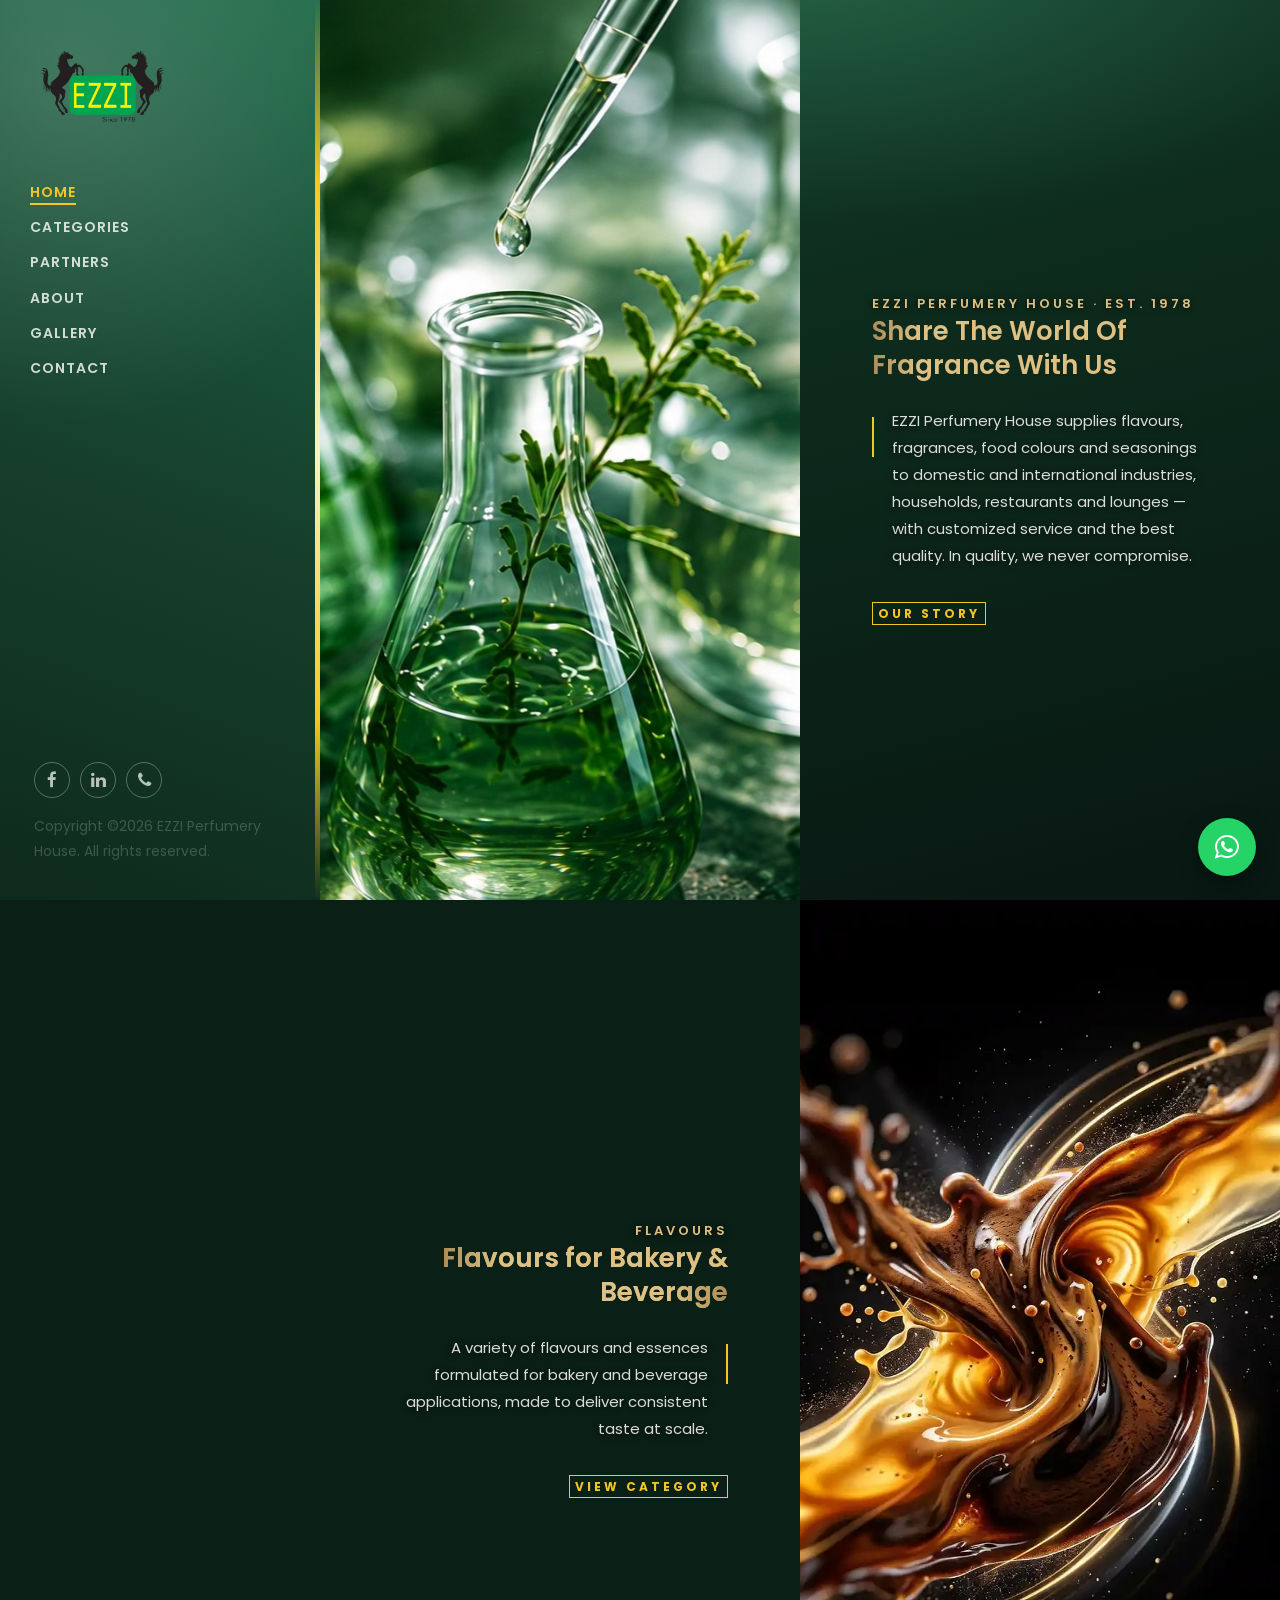
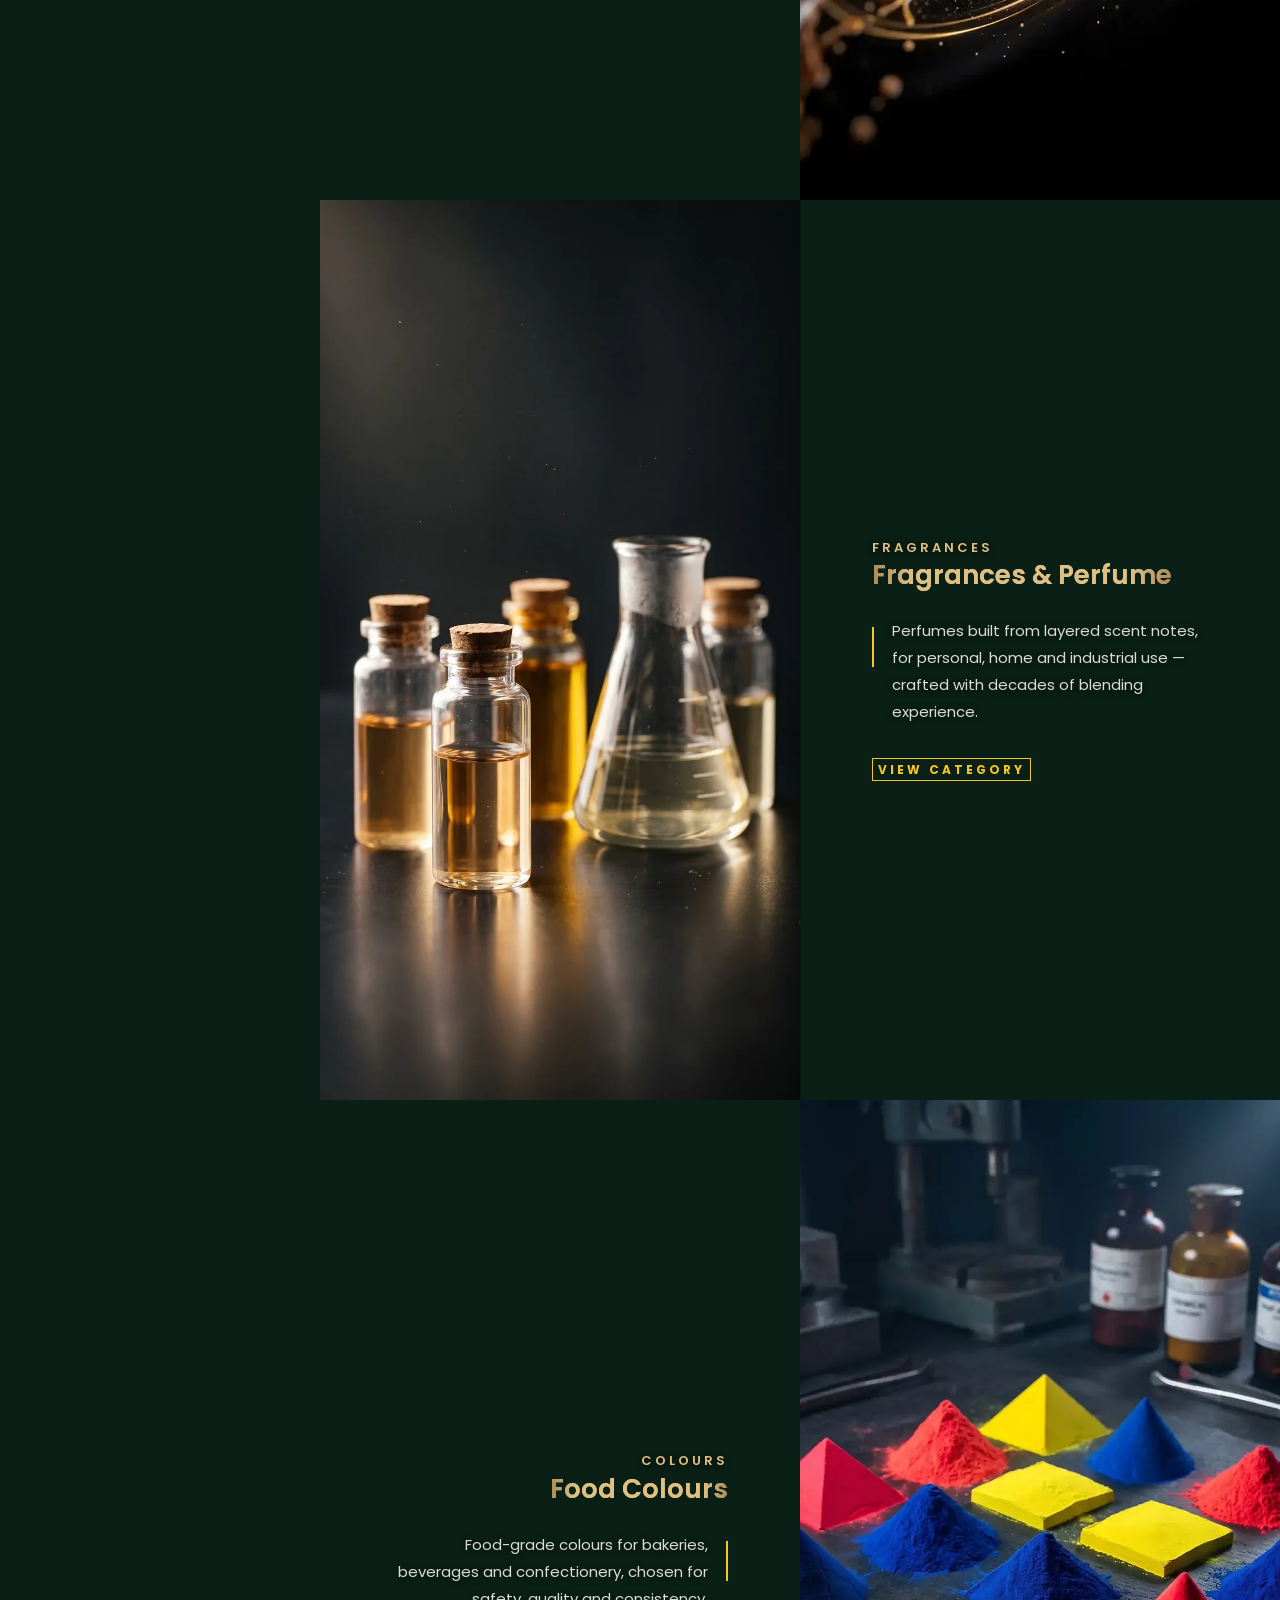
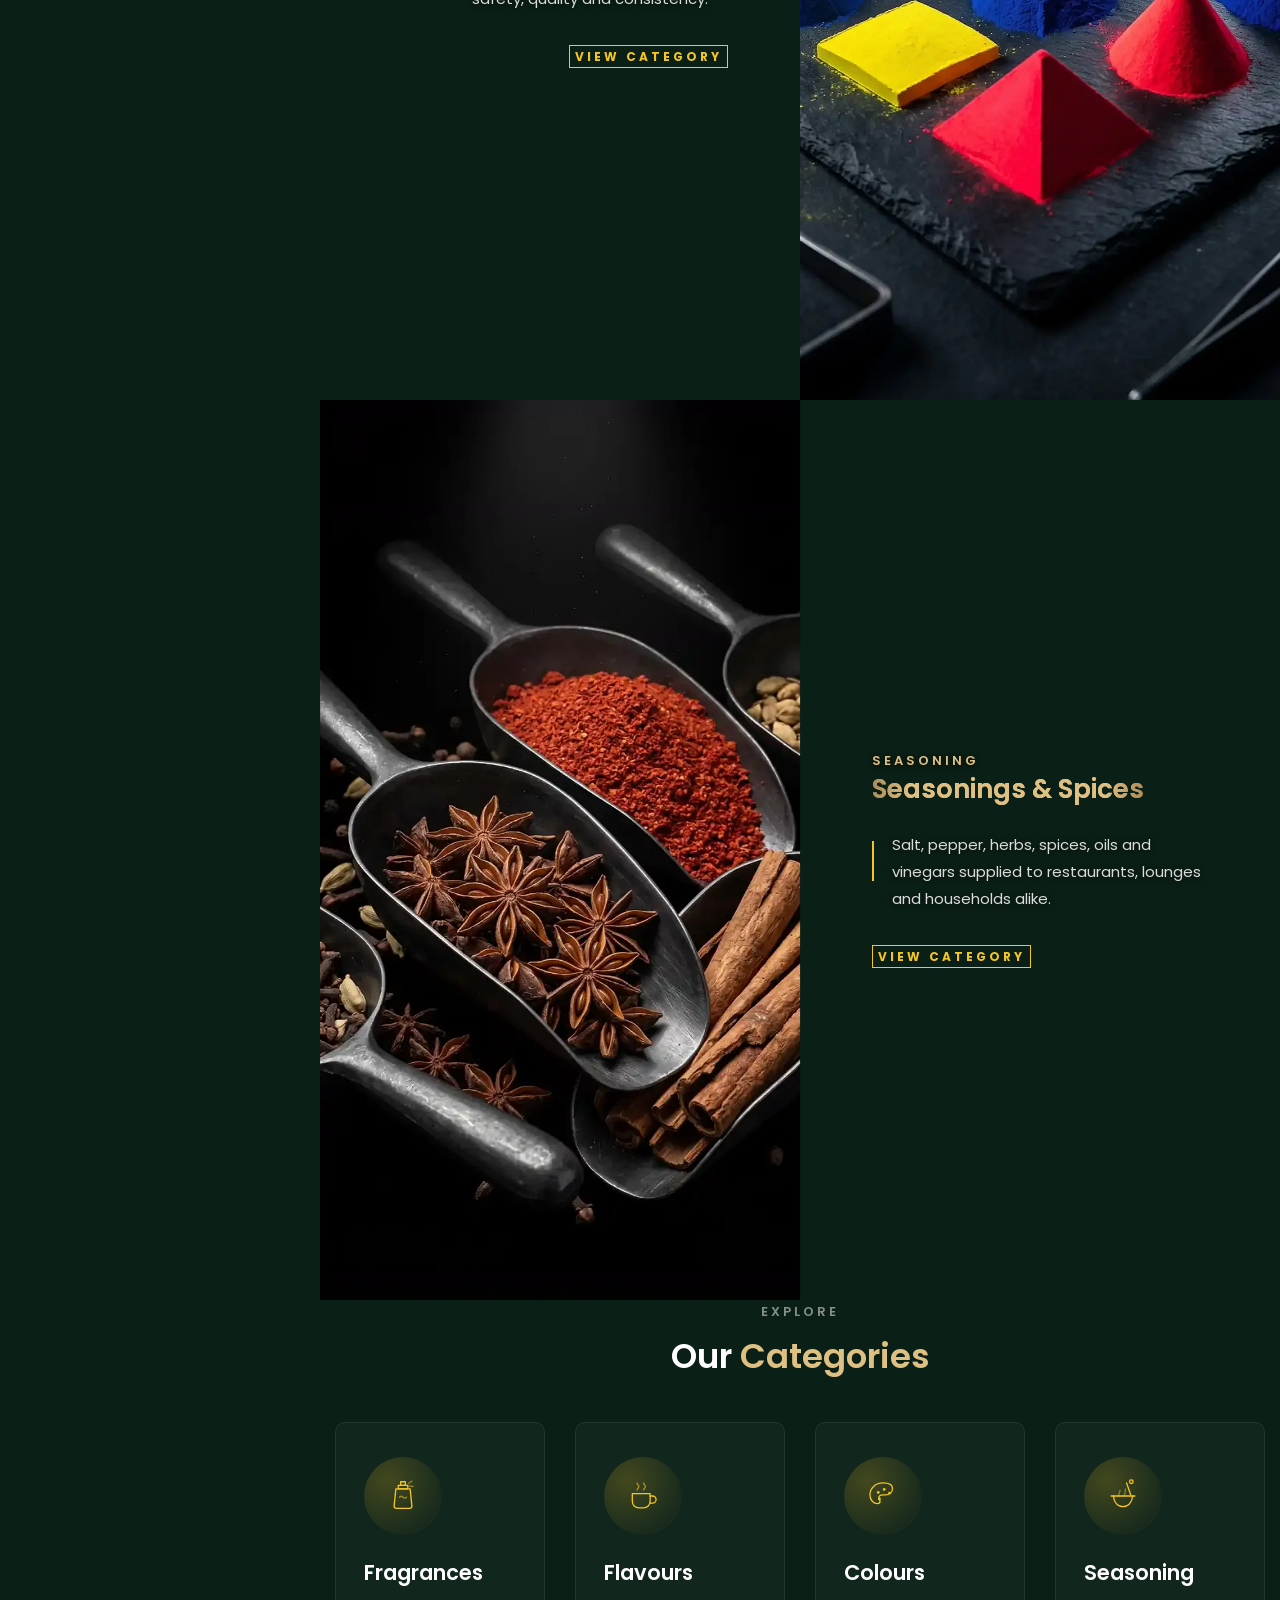
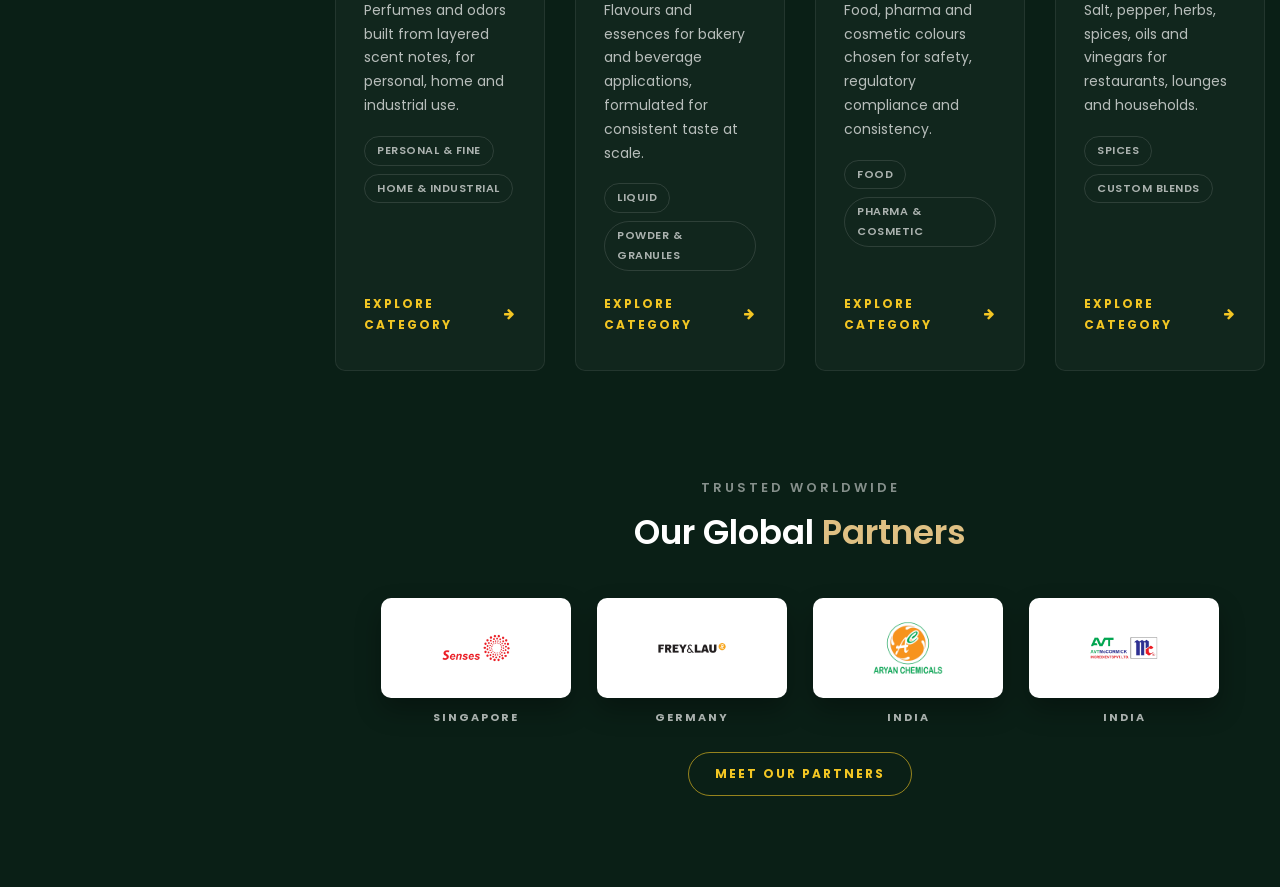
==== index.html @ 7bc72cff "Initial commit: EZZI Perfumery House website Static site (Mostudio template base) with EZZI branding" ====
<!DOCTYPE html>
<html lang="en">
<head>
	<title>EZZI Perfumery House &mdash; Flavours, Fragrances, Colours &amp; Seasoning</title>
	<meta charset="utf-8">
	<meta name="description" content="EZZI Perfumery House &mdash; supplier of flavours, fragrances, food colours and seasonings since 1978. Based in Dhaka, Bangladesh.">
	<meta name="viewport" content="width=device-width, initial-scale=1, shrink-to-fit=no">
	<link rel="icon" href="images/1472113510.ico" type="image/x-icon">

	<link href="https://fonts.googleapis.com/css?family=Poppins:300,400,500,600,700" rel="stylesheet">
	<link href="https://fonts.googleapis.com/css?family=Abril+Fatface&display=swap" rel="stylesheet">
	<link rel="stylesheet" href="https://stackpath.bootstrapcdn.com/font-awesome/4.7.0/css/font-awesome.min.css">

	<link rel="stylesheet" href="css/animate.css?v=20260806">

	<link rel="stylesheet" href="css/owl.carousel.min.css?v=20260806">
	<link rel="stylesheet" href="css/owl.theme.default.min.css?v=20260806">
	<link rel="stylesheet" href="css/magnific-popup.css?v=20260806">


	<link rel="stylesheet" href="css/flaticon.css?v=20260806">
	<link rel="stylesheet" href="css/style.css?v=20260806">
	<link rel="stylesheet" href="css/custom.css?v=20260806">
</head>
<body>

	<div id="colorlib-page">
		<a href="#" class="js-colorlib-nav-toggle colorlib-nav-toggle"><i></i></a>
		<div class="ezzi-mobile-topbar">
			<a href="/"><img src="images/ezzi/ezzi-logo.png" alt="EZZI Perfumery House"></a>
		</div>
		<aside id="colorlib-aside" role="complementary" class="js-fullheight">

			<h1 id="colorlib-logo" class="mb-4 mb-md-5"><a href="/"><img src="images/ezzi/ezzi-logo.png" alt="EZZI Perfumery House"></a></h1>
			<nav id="colorlib-main-menu" role="navigation">
				<ul>
					<li class="colorlib-active"><a href="/">Home</a></li>
					<li><a href="categories.html">Categories</a></li>
					<li><a href="partners.html">Partners</a></li>
					<li><a href="about.html">About</a></li>
					<li><a href="gallery.html">Gallery</a></li>
					<li><a href="contact.html">Contact</a></li>
				</ul>
			</nav>

			<div class="colorlib-footer">
				<div class="ezzi-social mb-3">
					<a href="https://www.facebook.com/EZZI-Flavours-Fragrances-419183892177418" target="_blank" rel="noopener"><span class="fa fa-facebook"></span></a>
					<a href="#" target="_blank" rel="noopener" aria-label="LinkedIn"><span class="fa fa-linkedin"></span></a>
					<a href="tel:+8801713008394" aria-label="Call EZZI Perfumery House"><span class="fa fa-phone"></span></a>
				</div>
				<p class="pfooter">
					Copyright &copy;<script>document.write(new Date().getFullYear());</script> EZZI Perfumery House. All rights reserved.</p>
				</div>
			</aside> <!-- END COLORLIB-ASIDE -->
			<div id="colorlib-main">
				<section class="ftco-section ftco-no-pt ftco-no-pb">
					<div class="container-fluid px-0">

						<div class="row d-flex no-gutters">
							<div class="col-md-12 portfolio-wrap">
								<div class="row no-gutters align-items-center">
									<div class="col-md-6 img js-fullheight d-flex align-items-center justify-content-center" style="background-image: url(images/ezzi/ezzi-hero.jpeg);"></div>
									<div class="col-md-6">
										<div class="text pt-5 pl-0 px-lg-5 pl-md-4 ftco-animate">
											<div class="px-4 px-lg-4">
												<div class="desc">
													<div class="top">
														<span class="subheading">EZZI Perfumery House &middot; Est. 1978</span>
														<h2 class="mb-4">Share The World Of Fragrance With Us</h2>
													</div>
													<div class="absolute">
														<p>EZZI Perfumery House supplies flavours, fragrances, food colours and seasonings to domestic and international industries, households, restaurants and lounges &mdash; with customized service and the best quality. In quality, we never compromise.</p>
													</div>
													<p><a href="about.html" class="custom-btn">Our Story</a></p>
												</div>
											</div>
										</div>
									</div>
								</div>
							</div>

							<div class="col-md-12 portfolio-wrap">
								<div class="row no-gutters align-items-center">
									<div class="col-md-6 order-md-last img js-fullheight d-flex align-items-center justify-content-center" style="background-image: url(images/ezzi/flavours.webp);"></div>
									<div class="col-md-6">
										<div class="text pt-5 px-md-5 ftco-animate">
											<div class="px-4 px-lg-4">
												<div class="desc text-md-right">
													<div class="top">
														<span class="subheading">Flavours</span>
														<h2 class="mb-4"><a href="flavours.html">Flavours for Bakery &amp; Beverage</a></h2>
													</div>
													<div class="absolute">
														<p>A variety of flavours and essences formulated for bakery and beverage applications, made to deliver consistent taste at scale.</p>
													</div>
													<p><a href="flavours.html" class="custom-btn">View Category</a></p>
												</div>
											</div>
										</div>
									</div>
								</div>
							</div>

							<div class="col-md-12 portfolio-wrap">
								<div class="row no-gutters align-items-center">
									<div class="col-md-6 img js-fullheight d-flex align-items-center justify-content-center" style="background-image: url(images/ezzi/aromatic-chemicals.webp);"></div>
									<div class="col-md-6">
										<div class="text pt-5 pl-0 px-lg-5 pl-md-4 ftco-animate">
											<div class="px-4 px-lg-4">
												<div class="desc">
													<div class="top">
														<span class="subheading">Fragrances</span>
														<h2 class="mb-4"><a href="fragrances.html">Fragrances &amp; Perfume</a></h2>
													</div>
													<div class="absolute">
														<p>Perfumes built from layered scent notes, for personal, home and industrial use &mdash; crafted with decades of blending experience.</p>
													</div>
													<p><a href="fragrances.html" class="custom-btn">View Category</a></p>
												</div>
											</div>
										</div>
									</div>
								</div>
							</div>

							<div class="col-md-12 portfolio-wrap">
								<div class="row no-gutters align-items-center">
									<div class="col-md-6 order-md-last img js-fullheight d-flex align-items-center justify-content-center" style="background-image: url(images/ezzi/colours.webp);"></div>
									<div class="col-md-6">
										<div class="text pt-5 px-md-5 ftco-animate">
											<div class="px-4 px-lg-4">
												<div class="desc text-md-right">
													<div class="top">
														<span class="subheading">Colours</span>
														<h2 class="mb-4"><a href="colours.html">Food Colours</a></h2>
													</div>
													<div class="absolute">
														<p>Food-grade colours for bakeries, beverages and confectionery, chosen for safety, quality and consistency.</p>
													</div>
													<p><a href="colours.html" class="custom-btn">View Category</a></p>
												</div>
											</div>
										</div>
									</div>
								</div>
							</div>

							<div class="col-md-12 portfolio-wrap">
								<div class="row no-gutters align-items-center">
									<div class="col-md-6 img js-fullheight d-flex align-items-center justify-content-center" style="background-image: url(images/ezzi/seasoning.webp);"></div>
									<div class="col-md-6">
										<div class="text pt-5 pl-0 px-lg-5 pl-md-4 ftco-animate">
											<div class="px-4 px-lg-4">
												<div class="desc">
													<div class="top">
														<span class="subheading">Seasoning</span>
														<h2 class="mb-4"><a href="seasoning.html">Seasonings &amp; Spices</a></h2>
													</div>
													<div class="absolute">
														<p>Salt, pepper, herbs, spices, oils and vinegars supplied to restaurants, lounges and households alike.</p>
													</div>
													<p><a href="seasoning.html" class="custom-btn">View Category</a></p>
												</div>
											</div>
										</div>
									</div>
								</div>
							</div>

						</div>
					</div>
				</section>

				<section class="ftco-section ftco-no-pt">
					<div class="container">
						<div class="row justify-content-center">
							<div class="col-md-9 ezzi-section-heading ftco-animate">
								<span class="subheading">Explore</span>
								<h2 class="mb-0">Our <span>Categories</span></h2>
							</div>
						</div>
					</div>
					<div class="container">
						<div class="ezzi-cat-grid">

							<div class="ezzi-cat-col ftco-animate">
								<a class="ezzi-cat-card" href="fragrances.html">
									<div class="ezzi-icon-wrap">
										<svg class="ezzi-icon" viewBox="0 0 64 64" fill="none" stroke="currentColor" stroke-width="2.2" stroke-linecap="round" stroke-linejoin="round" aria-hidden="true">
											<path d="M28 8h8v6h-8z"/>
											<path d="M24 14h16v6H24z"/>
											<path d="M20 20h24l3 29a4 4 0 0 1-4 4H21a4 4 0 0 1-4-4l3-29z"/>
											<path d="M26 34c2-2 4-2 6 0s4 2 6 0" opacity="0.6"/>
											<path d="M41 11l6-4M42 15l7 1" opacity="0.5"/>
										</svg>
									</div>
									<h3>Fragrances</h3>
									<p>Perfumes and odors built from layered scent notes, for personal, home and industrial use.</p>
									<div class="ezzi-chip-row">
										<span class="ezzi-chip">Personal &amp; Fine</span>
										<span class="ezzi-chip">Home &amp; Industrial</span>
									</div>
									<span class="ezzi-cat-link">Explore Category <i class="fa fa-arrow-right"></i></span>
								</a>
							</div>

							<div class="ezzi-cat-col ftco-animate">
								<a class="ezzi-cat-card" href="flavours.html">
									<div class="ezzi-icon-wrap">
										<svg class="ezzi-icon" viewBox="0 0 64 64" fill="none" stroke="currentColor" stroke-width="2.2" stroke-linecap="round" stroke-linejoin="round" aria-hidden="true">
											<path d="M14 28h30v13a11 11 0 0 1-11 11H25a11 11 0 0 1-11-11V28z"/>
											<path d="M44 32h4a6 6 0 0 1 0 12h-4"/>
											<path d="M22 22c0-3 3-3 3-6s-3-3-3-6" opacity="0.6"/>
											<path d="M33 22c0-3 3-3 3-6s-3-3-3-6" opacity="0.6"/>
										</svg>
									</div>
									<h3>Flavours</h3>
									<p>Flavours and essences for bakery and beverage applications, formulated for consistent taste at scale.</p>
									<div class="ezzi-chip-row">
										<span class="ezzi-chip">Liquid</span>
										<span class="ezzi-chip">Powder &amp; Granules</span>
									</div>
									<span class="ezzi-cat-link">Explore Category <i class="fa fa-arrow-right"></i></span>
								</a>
							</div>

							<div class="ezzi-cat-col ftco-animate">
								<a class="ezzi-cat-card" href="colours.html">
									<div class="ezzi-icon-wrap">
										<svg class="ezzi-icon" viewBox="0 0 64 64" fill="none" stroke="currentColor" stroke-width="2.2" stroke-linecap="round" stroke-linejoin="round" aria-hidden="true">
											<path d="M32 10c-13 0-22 9-22 20 0 9 6 15 13 15 3 0 4-2 4-4s-2-3-2-6 3-5 7-5h5c7 0 11-5 11-11 0-8-8-9-16-9z"/>
											<circle cx="24" cy="26" r="2.3" fill="currentColor" stroke="none"/>
											<circle cx="34" cy="21" r="2.3" fill="currentColor" stroke="none"/>
											<circle cx="43" cy="27" r="2.3" fill="currentColor" stroke="none"/>
											<circle cx="26" cy="37" r="2.3" fill="currentColor" stroke="none"/>
										</svg>
									</div>
									<h3>Colours</h3>
									<p>Food, pharma and cosmetic colours chosen for safety, regulatory compliance and consistency.</p>
									<div class="ezzi-chip-row">
										<span class="ezzi-chip">Food</span>
										<span class="ezzi-chip">Pharma &amp; Cosmetic</span>
									</div>
									<span class="ezzi-cat-link">Explore Category <i class="fa fa-arrow-right"></i></span>
								</a>
							</div>

							<div class="ezzi-cat-col ftco-animate">
								<a class="ezzi-cat-card" href="seasoning.html">
									<div class="ezzi-icon-wrap">
										<svg class="ezzi-icon" viewBox="0 0 64 64" fill="none" stroke="currentColor" stroke-width="2.2" stroke-linecap="round" stroke-linejoin="round" aria-hidden="true">
											<path d="M16 32c0 10 7.2 18 16 18s16-8 16-18"/>
											<path d="M12 32h40"/>
											<path d="M38 10l7 20"/>
											<circle cx="46" cy="8" r="3"/>
											<path d="M24 32c1-4 3-6 3-10" opacity="0.5"/>
											<path d="M34 32c1-5 3-7 2-12" opacity="0.5"/>
										</svg>
									</div>
									<h3>Seasoning</h3>
									<p>Salt, pepper, herbs, spices, oils and vinegars for restaurants, lounges and households.</p>
									<div class="ezzi-chip-row">
										<span class="ezzi-chip">Spices</span>
										<span class="ezzi-chip">Custom Blends</span>
									</div>
									<span class="ezzi-cat-link">Explore Category <i class="fa fa-arrow-right"></i></span>
								</a>
							</div>

						</div>
					</div>
				</section>

				<section class="ftco-section ftco-no-pt">
					<div class="container">
						<div class="row justify-content-center">
							<div class="col-md-9 ezzi-section-heading ftco-animate">
								<span class="subheading">Trusted Worldwide</span>
								<h2 class="mb-0">Our Global <span>Partners</span></h2>
							</div>
						</div>
						<div class="row justify-content-center">
							<div class="col-12 text-center ftco-animate">
								<div class="ezzi-partner-strip">
									<div class="ezzi-partner-item">
										<a href="partners.html#senses" class="ezzi-partner-badge"><img src="images/ezzi/senses-logo.png" alt="SENSES"></a>
										<span class="ezzi-partner-country">Singapore</span>
									</div>
									<div class="ezzi-partner-item">
										<a href="partners.html#freylau" class="ezzi-partner-badge"><img src="images/ezzi/freylau-logo.png" alt="FREY &amp; LAU"></a>
										<span class="ezzi-partner-country">Germany</span>
									</div>
									<div class="ezzi-partner-item">
										<a href="partners.html#aryan" class="ezzi-partner-badge"><img src="images/ezzi/aryan-logo.png" alt="Aryan Chemicals"></a>
										<span class="ezzi-partner-country">India</span>
									</div>
									<div class="ezzi-partner-item">
										<a href="partners.html#avt" class="ezzi-partner-badge"><img src="images/ezzi/avt-logo.png" alt="AVT McCormick"></a>
										<span class="ezzi-partner-country">India</span>
									</div>
								</div>
								<p class="mt-4"><a href="partners.html" class="ezzi-pill-btn">Meet Our Partners</a></p>
							</div>
						</div>
					</div>
				</section>
			</div><!-- END COLORLIB-MAIN -->
		</div><!-- END COLORLIB-PAGE -->

		<!-- loader -->
		<div id="ftco-loader" class="show fullscreen"><svg class="circular" width="48px" height="48px"><circle class="path-bg" cx="24" cy="24" r="22" fill="none" stroke-width="4" stroke="#eeeeee"/><circle class="path" cx="24" cy="24" r="22" fill="none" stroke-width="4" stroke-miterlimit="10" stroke="#F96D00"/></svg></div>

		<!-- Floating WhatsApp chat widget -->
		<div class="ezzi-whatsapp" id="ezziWhatsapp">
			<div class="ezzi-whatsapp-panel">
				<div class="ezzi-whatsapp-header">
					<span class="fa fa-whatsapp" aria-hidden="true"></span>
					<span class="ezzi-whatsapp-header-title">Let&rsquo;s chat on WhatsApp</span>
					<button type="button" class="ezzi-whatsapp-close" id="ezziWhatsappClose" aria-label="Close chat">&#9660;</button>
				</div>
				<div class="ezzi-whatsapp-body">
					<div class="ezzi-whatsapp-bubble">
						<span class="ezzi-whatsapp-bubble-name">EZZI Perfumery House</span>
						<p>How can I help you? :)</p>
					</div>
				</div>
				<form class="ezzi-whatsapp-input" id="ezziWhatsappForm">
					<input type="text" id="ezziWhatsappText" placeholder="Write your message..." autocomplete="off">
					<button type="submit" aria-label="Send on WhatsApp"><span class="fa fa-paper-plane" aria-hidden="true"></span></button>
				</form>
			</div>
			<button type="button" class="ezzi-whatsapp-toggle" id="ezziWhatsappToggle" aria-label="Chat on WhatsApp">
				<span class="fa fa-whatsapp" aria-hidden="true"></span>
			</button>
		</div>


		<script src="js/jquery.min.js?v=20260806"></script>
		<script src="js/jquery-migrate-3.0.1.min.js?v=20260806"></script>
		<script src="js/popper.min.js?v=20260806"></script>
		<script src="js/bootstrap.min.js?v=20260806"></script>
		<script src="js/jquery.easing.1.3.js?v=20260806"></script>
		<script src="js/jquery.waypoints.min.js?v=20260806"></script>
		<script src="js/jquery.stellar.min.js?v=20260806"></script>
		<script src="js/owl.carousel.min.js?v=20260806"></script>
		<script src="js/jquery.magnific-popup.min.js?v=20260806"></script>
		<script src="js/jquery.animateNumber.min.js?v=20260806"></script>
		<script src="js/scrollax.min.js?v=20260806"></script>
		<script src="js/main.js?v=20260806"></script>
		<script src="js/ezzi-whatsapp.js?v=20260806"></script>

	</body>
	</html>
---- css/custom.css ----
/* EZZI Perfumery House — overrides on top of the Mostudio template.
   Kept separate from style.css so the template's own file is untouched. */

/* Brand background — a lit emerald gradient (main content) paired with a
   lighter emerald sidebar, replacing the flat near-black of the original
   template so the approved dark-horse logo has a surface it reads against. */
body {
	background-color: #0a1f16 !important;
	background-image:
		radial-gradient(ellipse 80% 50% at 62% -5%, rgba(58, 148, 105, 0.45), transparent 60%),
		radial-gradient(ellipse 60% 40% at 8% 100%, rgba(31, 107, 73, 0.28), transparent 60%),
		linear-gradient(165deg, #16412c 0%, #0d2b1d 45%, #081712 100%) !important;
	background-attachment: fixed;
}
#colorlib-aside {
	background-color: #163f2b !important;
	background-image:
		radial-gradient(circle at 22% 9%, rgba(255, 255, 255, 0.16), transparent 40%),
		linear-gradient(200deg, #1f6b49 0%, #163f2b 55%, #0e2a1c 100%) !important;
}
/* Thick gold border strip along the sidebar's right edge. Drawn directly
   instead of relying on the template's aside.png background layer, which
   the mobile media query's `background` shorthand (and the off-canvas
   open-state rule) kept clobbering via the cascade. A pseudo-element side-
   steps that fight entirely. */
#colorlib-aside::after {
	content: '';
	position: absolute;
	top: 0;
	right: 0;
	bottom: 0;
	width: 5px;
	background: linear-gradient(180deg, rgba(243, 198, 35, 0) 0%, #f3c623 20%, #fdf1c4 50%, #f3c623 80%, rgba(243, 198, 35, 0) 100%);
	z-index: 2;
}
#ftco-loader.fullscreen {
	background-color: #0d2b1d !important;
}

/* Golden gradient display text — a muted antique-gold tone. Kept to a
   narrow range (rather than the wide light-to-dark span tried earlier):
   on a wrapped two/three-line headline, `background-clip: text` samples
   the gradient per the *whole element's* box height, so a wide top-to-
   bottom spread made each line read as a visibly different flat colour
   instead of one subtle gradient. Narrowing it keeps every line close to
   the same bronze-gold shade.
   Font switched from the template's decorative "Abril Fatface" to Poppins
   Bold — the simple, chunky sans used on the brand logo lockup — per the
   approved reference. */
.portfolio-wrap .text .desc .top h2,
.portfolio-wrap .text .desc .top h2 a,
.portfolio-wrap-2 .text .desc .top h2,
.portfolio-wrap-2 .text .desc .top h2 a,
.ftco-about .text h2,
.ftco-about .text h2 span,
.single h1 {
	background: linear-gradient(90deg, #ab8b57 0%, #dfc083 14%, #dfc083 86%, #ab8b57 100%);
	-webkit-background-clip: text;
	background-clip: text;
	-webkit-text-fill-color: transparent;
	color: #dfc083;
	font-family: "Poppins", Arial, sans-serif;
	font-weight: 600;
}

/* Between the phone breakpoint (which already gets its own 7.4vw rule) and
   ~1300px, the two-column hero still runs side-by-side but each column is
   narrow enough (sidebar eating a fixed share of the width) that the fixed
   40px desktop size wraps "Share The World Of Fragrance With Us" onto four
   cramped lines instead of two. Step it down for that in-between range. */
@media (min-width: 768px) and (max-width: 1300px) {
	.portfolio-wrap .text .desc .top h2,
	.portfolio-wrap-2 .text .desc .top h2,
	.ftco-about .text h2 {
		font-size: 26px;
	}
}

/* About-page hero: a transparent-background badge PNG standing in for the
   template's usual full-bleed photo. The shared `.img` class defaults to
   `background-size: cover`, which would crop the circular badge to fit the
   panel; `contain` on a solid dark backdrop shows the whole seal instead. */
.ftco-about .img {
	background-size: 55%;
	background-color: #0c1710;
}

/* Body copy left at the template's default #666 grey (a light-theme
   holdover) reads as a barely-visible smudge on our dark background.
   Bump it to near-white wherever it appears outside the components that
   already set their own colour. */
.portfolio-wrap .text .desc .absolute p,
.portfolio-wrap-2 .text .desc .absolute p,
.ftco-about .text p {
	color: rgba(255, 255, 255, 0.85);
	text-shadow: 0 1px 6px rgba(0, 0, 0, 0.7);
}

/* Subheading kickers (e.g. "EZZI PERFUMERY HOUSE · EST. 1978") — the
   template renders these at 20% white opacity, which is basically
   invisible against a dark background; the reference shows a crisp gold
   label instead. */
.portfolio-wrap .text .subheading,
.portfolio-wrap-2 .text .subheading,
.ftco-about .text .subheading {
	color: #dfc083 !important;
	text-shadow: 0 1px 6px rgba(0, 0, 0, 0.8);
}

/* Real logo image in place of the template's text-clipped logo effect. */
#colorlib-aside #colorlib-logo a {
	background-image: none !important;
	-webkit-text-fill-color: initial !important;
	color: transparent;
	display: block;
}
#colorlib-aside #colorlib-logo img {
	max-width: 145px;
	width: 100%;
	height: auto;
	display: block;
}

/* Mobile-only top bar: the sidebar is off-canvas (translated out of view)
   below the 991.98px breakpoint, so without this the phone view shows no
   branding at all until the hamburger is tapped — just an empty toggle
   icon over whatever hero photo is loading. Give phones a persistent,
   centered logo instead, and hide the (now redundant) one inside the
   off-canvas sidebar. */
.ezzi-mobile-topbar {
	display: none;
}
@media (max-width: 991.98px) {
	.ezzi-mobile-topbar {
		display: flex;
		align-items: center;
		justify-content: center;
		position: sticky;
		top: 0;
		z-index: 1000;
		padding: 14px 0;
		pointer-events: none;
	}
	/* The logo's horses and text are dark, so it disappears against
	   whatever busy hero photo is scrolled behind the topbar. Desktop gets
	   this for free from the sidebar's own ambient highlight near the logo;
	   give phones the same kind of soft wash — narrower than the full bar
	   width and taller than the bar itself, so the glow stays centred on
	   the logo instead of spanning edge to edge, while still covering the
	   logo's full height rather than fading out partway down it.
	   A `::before` pinned to z-index 0, with the logo's own `<a>` explicitly
	   promoted to z-index 1, so the glow can never paint over the mark
	   itself — relying on default paint order left the logo looking washed
	   out/whitish at its fine edges. */
	.ezzi-mobile-topbar::before {
		content: '';
		position: absolute;
		inset: 0;
		z-index: 0;
		background: radial-gradient(ellipse 115px 105px at 50% 46%, rgba(255, 255, 255, 0.09) 0%, rgba(255, 255, 255, 0.03) 55%, transparent 82%);
		pointer-events: none;
	}
	.ezzi-mobile-topbar a {
		position: relative;
		z-index: 1;
		pointer-events: auto;
		display: block;
	}
	.ezzi-mobile-topbar img {
		max-width: 108px;
		width: 100%;
		height: auto;
		display: block;
	}
	#colorlib-aside #colorlib-logo {
		display: none;
	}
	/* The off-canvas menu (#colorlib-aside, z-index 1001) sits above this
	   sticky bar (z-index 1000) but doesn't span the full viewport width on
	   narrow phones, so the bar was showing through next to/over the open
	   menu and colliding with the toggle icon. Simplest fix: hide the bar
	   outright while the menu is open — the nav takes over as the header. */
	body.offcanvas .ezzi-mobile-topbar {
		display: none;
	}
	/* The template pins the hamburger to the very top-left corner (top: 0),
	   which sits well above the logo's vertical centre once the topbar's
	   14px padding and the logo's own height are accounted for. Nudge it
	   down so both read as one header row. */
	.colorlib-nav-toggle {
		top: 17px;
		left: auto;
		right: 0;
	}
	/* The top gradient wash added above (for the logo's contrast) is itself
	   light, so the toggle's white bars now sit on a light backdrop instead
	   of the old plain photo/dark background. Drop-shadow keeps the icon
	   readable regardless of what's behind it. */
	.colorlib-nav-toggle i {
		filter: drop-shadow(0 1px 3px rgba(0, 0, 0, 0.65));
	}
	/* The template shifts the toggle +220px on open to track the sidebar
	   push from its original left:0 position. Pinned to the right instead,
	   that same shift would carry it off-screen, so cancel it. */
	body.offcanvas .colorlib-nav-toggle {
		transform: none;
	}
}

/* Partner logo badges — the source logos are all print-ready artwork on
   solid white backgrounds (no transparent variants available), so rather
   than fight that, each one sits on its own white plate. Used on category
   pages, the homepage partner strip and partners.html. */
.ezzi-partner-strip {
	display: flex;
	flex-wrap: wrap;
	justify-content: center;
	gap: 26px;
	margin: 0 0 10px;
}
.ezzi-partner-item {
	display: flex;
	flex-direction: column;
	align-items: center;
	gap: 10px;
}
.ezzi-partner-badge {
	background: #fff;
	border-radius: 10px;
	padding: 18px 28px;
	display: flex;
	align-items: center;
	justify-content: center;
	min-width: 190px;
	min-height: 92px;
	box-shadow: 0 12px 26px rgba(0, 0, 0, 0.3);
	transition: transform 0.3s ease, box-shadow 0.3s ease;
}
.ezzi-partner-badge:hover {
	transform: translateY(-4px);
	box-shadow: 0 16px 32px rgba(0, 0, 0, 0.4);
}
.ezzi-partner-badge img {
	max-width: 170px;
	max-height: 64px;
	width: auto;
	height: auto;
	display: block;
}
.ezzi-partner-country {
	font-size: 11px;
	text-transform: uppercase;
	letter-spacing: 2px;
	font-weight: 700;
	color: rgba(255, 255, 255, 0.65);
}

/* Full partner profile block on partners.html. */
.ezzi-partner-profile {
	display: flex;
	flex-wrap: wrap;
	align-items: center;
	gap: 40px;
	padding: 40px 0;
	border-bottom: 1px solid rgba(255, 255, 255, 0.08);
}
.ezzi-partner-profile:last-child {
	border-bottom: none;
}
.ezzi-partner-profile .ezzi-partner-badge {
	flex: 0 0 260px;
	min-height: 140px;
}
.ezzi-partner-profile .ezzi-partner-badge img {
	max-width: 210px;
	max-height: 92px;
}
.ezzi-partner-profile-body {
	flex: 1 1 320px;
	min-width: 280px;
}
.ezzi-partner-profile-body h3 {
	color: #fff;
	font-size: 22px;
	font-weight: 600;
	margin-bottom: 4px;
}
.ezzi-partner-profile-body .ezzi-partner-country {
	display: block;
	margin-bottom: 12px;
}
.ezzi-partner-profile-body p {
	color: rgba(255, 255, 255, 0.75);
	line-height: 1.8;
	margin-bottom: 12px;
}
.ezzi-partner-profile-body .ezzi-chip-row {
	margin-bottom: 0;
}

/* Facebook icon next to the newsletter box in the sidebar footer. */
.ezzi-social {
	display: flex;
	gap: 10px;
}
.ezzi-social a {
	display: inline-flex;
	align-items: center;
	justify-content: center;
	width: 36px;
	height: 36px;
	border: 1px solid rgba(255, 255, 255, 0.3);
	border-radius: 50%;
	color: rgba(255, 255, 255, 0.8);
	transition: all 0.3s ease;
}
.ezzi-social a:hover {
	border-color: #f3c623;
	color: #f3c623;
}

/* Category description copy inside the repurposed .pricing cards
   (template shipped only h3/ul/price/button styles for this block). */
.pricing .text p.ezzi-cat-desc {
	color: rgba(255, 255, 255, 0.85);
	font-size: 14px;
	line-height: 1.6;
	margin-bottom: 20px;
}

/* Homepage hero rows on phones: the template stacks the Bootstrap columns,
   so .img (forced to 100vh by js-fullheight) pushed all copy a full screen
   below the fold — first paint was just a bare photo behind the hamburger.
   Overlay the text on the photo instead so each section reads as a hero. */
/* Section heading used to introduce a card grid or content block outside of
   the template's own hero components (which hardcode their own heading style). */
.ezzi-section-heading {
	text-align: center;
	margin-bottom: 40px;
}
.ezzi-section-heading .subheading {
	display: block;
	text-transform: uppercase;
	font-size: 13px;
	letter-spacing: 3px;
	color: rgba(255, 255, 255, 0.5);
	font-weight: 600;
	margin-bottom: 8px;
}
.ezzi-section-heading h2 {
	font-family: "Poppins", Arial, sans-serif;
	font-weight: 600;
	color: #fff;
	font-size: 34px;
}
.ezzi-section-heading h2 span {
	color: #dfc083;
}

/* Long-form category pages (fragrances/flavours/colours/seasoning): the
   template's default body copy is #666 on a light-theme assumption, which
   disappears against our dark green background, so give this content its
   own readable palette. */
.ezzi-content h3 {
	color: #fff;
	font-weight: 500;
	font-size: 24px;
	margin-bottom: 16px;
}
.ezzi-content p,
.ezzi-content li {
	color: rgba(255, 255, 255, 0.75);
	line-height: 1.8;
}
.ezzi-content p.lead {
	color: rgba(255, 255, 255, 0.9);
	font-size: 17px;
}

/* Pill-style jump nav linking to the sections within a category page. */
.ezzi-jump-nav {
	text-align: center;
	margin-bottom: 50px;
}
.ezzi-jump-nav a {
	display: inline-block;
	margin: 0 6px 12px;
	padding: 8px 20px;
	border: 1px solid rgba(243, 198, 35, 0.5);
	border-radius: 30px;
	color: #f3c623;
	text-transform: uppercase;
	font-size: 12px;
	letter-spacing: 1px;
	font-weight: 600;
	transition: all 0.3s ease;
}
.ezzi-jump-nav a:hover {
	background: #f3c623;
	color: #0f1a12;
}

/* Generic gold pill button/link — same treatment as the jump-nav pills
   above, usable anywhere on the page outside `.pricing`/`.portfolio-wrap`
   (the only contexts where the template's own `.btn-custom` is styled). */
.ezzi-pill-btn {
	display: inline-block;
	padding: 10px 26px;
	border: 1px solid rgba(243, 198, 35, 0.6);
	border-radius: 30px;
	color: #f3c623;
	text-transform: uppercase;
	font-size: 12px;
	letter-spacing: 2px;
	font-weight: 700;
	transition: all 0.3s ease;
}
.ezzi-pill-btn:hover {
	background: #f3c623;
	color: #0f1a12;
}

/* Individual item card inside a category page's feature grid. */
.ezzi-feature-card {
	position: relative;
	background: rgba(255, 255, 255, 0.04);
	border: 1px solid rgba(255, 255, 255, 0.08);
	border-top: 2px solid rgba(243, 198, 35, 0.45);
	border-radius: 6px;
	padding: 22px;
	height: 100%;
	margin-bottom: 24px;
	transition: transform 0.3s ease, border-color 0.3s ease, background 0.3s ease;
}
.ezzi-feature-card:hover {
	transform: translateY(-4px);
	border-color: rgba(243, 198, 35, 0.6);
	background: rgba(255, 255, 255, 0.06);
}
.ezzi-feature-card h4 {
	color: #f3c623;
	font-size: 15px;
	text-transform: uppercase;
	letter-spacing: 1px;
	font-weight: 500;
	margin-bottom: 10px;
}
.ezzi-feature-card p {
	margin-bottom: 0;
	font-size: 14px;
}

/* Small icon badge topping each feature card, so the in-depth category
   sections aren't pure text. */
.ezzi-feature-icon {
	width: 42px;
	height: 42px;
	border-radius: 50%;
	display: flex;
	align-items: center;
	justify-content: center;
	background: radial-gradient(circle at 30% 30%, rgba(243, 198, 35, 0.2), rgba(243, 198, 35, 0.04) 70%);
	margin-bottom: 14px;
	transition: transform 0.35s ease;
}
.ezzi-feature-icon svg {
	width: 22px;
	height: 22px;
	color: #f3c623;
	transition: transform 0.35s ease;
}
.ezzi-feature-card:hover .ezzi-feature-icon svg {
	transform: scale(1.15) rotate(-6deg);
}

/* Colour swatch used in place of an icon for the fragrance-families grid,
   where a tinted dot reads better than a generic line-icon. */
.ezzi-family-swatch {
	width: 26px;
	height: 26px;
	border-radius: 50%;
	margin-bottom: 14px;
	box-shadow: inset 0 0 0 1px rgba(255, 255, 255, 0.25);
	transition: transform 0.35s ease;
}
.ezzi-feature-card:hover .ezzi-family-swatch {
	transform: scale(1.2);
}

/* Icon-based category card — used on categories.html and the home page's
   "Our Categories" section. Built from inline SVG line-icons instead of the
   photography already used in the hero showcases, so the same four photos
   don't repeat across every page that mentions a category. */
.ezzi-cat-grid {
	display: flex;
	flex-wrap: wrap;
	margin: 0 -15px;
}
.ezzi-cat-col {
	width: 25%;
	padding: 0 15px;
	margin-bottom: 30px;
	display: flex;
}
@media (max-width: 991.98px) {
	.ezzi-cat-col { width: 50%; }
}
@media (max-width: 575.98px) {
	.ezzi-cat-col { width: 100%; }
}
.ezzi-cat-col:nth-child(2) .ezzi-icon-wrap { animation-delay: .3s; }
.ezzi-cat-col:nth-child(3) .ezzi-icon-wrap { animation-delay: .6s; }
.ezzi-cat-col:nth-child(4) .ezzi-icon-wrap { animation-delay: .9s; }

.ezzi-cat-card {
	position: relative;
	width: 100%;
	padding: 34px 28px;
	border-radius: 10px;
	background: rgba(255, 255, 255, 0.03);
	border: 1px solid rgba(255, 255, 255, 0.08);
	transition: transform 0.35s ease, box-shadow 0.35s ease, border-color 0.35s ease, background 0.35s ease;
	display: flex;
	flex-direction: column;
	text-decoration: none !important;
	cursor: pointer;
}
.ezzi-cat-card:hover {
	transform: translateY(-8px);
	border-color: rgba(243, 198, 35, 0.5);
	background: rgba(255, 255, 255, 0.05);
	box-shadow: 0 20px 40px rgba(0, 0, 0, 0.35);
}
.ezzi-icon-wrap {
	width: 78px;
	height: 78px;
	border-radius: 50%;
	display: flex;
	align-items: center;
	justify-content: center;
	background: radial-gradient(circle at 30% 30%, rgba(243, 198, 35, 0.22), rgba(243, 198, 35, 0.04) 70%);
	margin-bottom: 22px;
	animation: ezzi-float 4s ease-in-out infinite;
}
.ezzi-icon {
	width: 38px;
	height: 38px;
	color: #f3c623;
	transition: transform 0.4s ease;
}
.ezzi-cat-card:hover .ezzi-icon {
	transform: scale(1.14) rotate(-4deg);
}
.ezzi-cat-card h3 {
	color: #fff;
	font-size: 21px;
	font-weight: 600;
	margin-bottom: 10px;
}
.ezzi-cat-card p {
	color: rgba(255, 255, 255, 0.7);
	font-size: 14px;
	line-height: 1.7;
	margin-bottom: 18px;
}
.ezzi-chip-row {
	display: flex;
	flex-wrap: wrap;
	gap: 8px;
	margin-bottom: 22px;
}
.ezzi-chip {
	font-size: 11px;
	text-transform: uppercase;
	letter-spacing: 0.5px;
	font-weight: 600;
	color: rgba(255, 255, 255, 0.65);
	border: 1px solid rgba(255, 255, 255, 0.12);
	border-radius: 30px;
	padding: 4px 12px;
}
.ezzi-cat-link {
	margin-top: auto;
	display: inline-flex;
	align-items: center;
	gap: 8px;
	text-transform: uppercase;
	font-size: 12px;
	letter-spacing: 2px;
	color: #f3c623;
	font-weight: 700;
}
.ezzi-cat-link .fa {
	font-size: 12px;
	transition: transform 0.3s ease;
}
.ezzi-cat-card:hover .ezzi-cat-link .fa {
	transform: translateX(6px);
}

@keyframes ezzi-float {
	0%, 100% { transform: translateY(0); }
	50% { transform: translateY(-6px); }
}

/* Animated icon-based hero visual for the in-depth category pages — swaps
   the repeated hero photo for a unique, on-brand illustration per page. */
.ezzi-hero-visual {
	position: relative;
	width: 100%;
	display: flex;
	align-items: center;
	justify-content: center;
	overflow: hidden;
	background:
		radial-gradient(circle at 20% 20%, rgba(243, 198, 35, 0.16), transparent 45%),
		radial-gradient(circle at 80% 75%, rgba(243, 198, 35, 0.1), transparent 50%),
		#0c1710;
}
.ezzi-hero-visual .ezzi-blob {
	position: absolute;
	border-radius: 50%;
	background: rgba(243, 198, 35, 0.08);
	animation: ezzi-blob-float 8s ease-in-out infinite;
}
.ezzi-hero-visual .ezzi-blob.b1 { width: 220px; height: 220px; top: 8%; left: 8%; }
.ezzi-hero-visual .ezzi-blob.b2 { width: 160px; height: 160px; bottom: 10%; right: 12%; animation-delay: 1.5s; }
.ezzi-hero-visual .ezzi-blob.b3 { width: 90px; height: 90px; top: 55%; left: 20%; animation-delay: 3s; }
@keyframes ezzi-blob-float {
	0%, 100% { transform: translate(0, 0) scale(1); }
	50% { transform: translate(12px, -16px) scale(1.06); }
}
.ezzi-hero-visual .ezzi-hero-icon {
	position: relative;
	width: 42%;
	max-width: 220px;
	color: #f3c623;
	filter: drop-shadow(0 8px 24px rgba(243, 198, 35, 0.25));
	animation: ezzi-float 5s ease-in-out infinite;
}

/* On phones the columns stack, so this visual (JS-forced to full window
   height via .js-fullheight) was pushing the whole page's worth of copy
   below a screen-tall block of empty space. Cap it to a short banner and
   shrink the blobs/icon to match instead of leaving them lost in it. */
@media (max-width: 767.98px) {
	.ezzi-hero-visual.js-fullheight {
		height: 260px !important;
	}
	.ezzi-hero-visual .ezzi-hero-icon {
		width: 30%;
		max-width: 120px;
	}
	.ezzi-hero-visual .ezzi-blob.b1 { width: 130px; height: 130px; }
	.ezzi-hero-visual .ezzi-blob.b2 { width: 90px; height: 90px; }
	.ezzi-hero-visual .ezzi-blob.b3 { width: 54px; height: 54px; }

	/* Same full-window-height issue on the About hero's badge panel. At the
	   desktop 55% sizing this badge nearly touched the shortened panel's
	   top/bottom edge, so scale it down further on phones. */
	.ftco-about .img.js-fullheight {
		height: 260px !important;
		background-size: 38%;
	}
}

@media (max-width: 767.98px) {
	/* Poppins Bold runs noticeably wider than the template's old Abril
	   Fatface at the same size, so the stock 9vw (style.css) was pushing
	   "Share The World Of" past the viewport edge. Dial it back to keep
	   the heading inside the frame on phones. */
	#colorlib-main .portfolio-wrap .text .desc .top h2,
	#colorlib-main .portfolio-wrap-2 .text .desc .top h2 {
		font-size: 7.4vw;
	}
	#colorlib-main .portfolio-wrap .row.no-gutters {
		position: relative;
		display: block;
		height: 100vh;
		min-height: 480px;
		overflow: hidden;
	}
	#colorlib-main .portfolio-wrap .img.js-fullheight {
		position: absolute;
		inset: 0;
		width: 100%;
		height: 100% !important;
	}
	#colorlib-main .portfolio-wrap .img.js-fullheight::after {
		content: '';
		position: absolute;
		inset: 0;
		background: linear-gradient(180deg, rgba(6, 12, 8, 0.05) 0%, rgba(6, 12, 8, 0.2) 25%, rgba(6, 12, 8, 0.6) 42%, rgba(6, 12, 8, 0.85) 58%, rgba(6, 12, 8, 0.95) 75%, rgba(6, 12, 8, 0.97) 100%);
		pointer-events: none;
	}
	#colorlib-main .portfolio-wrap .icon {
		position: absolute;
		top: 20px;
		right: 20px;
		left: auto;
		margin: 0;
		opacity: 1 !important;
		z-index: 3;
		background: rgba(15, 26, 18, 0.45);
		-webkit-backdrop-filter: blur(2px);
		backdrop-filter: blur(2px);
	}
	#colorlib-main .portfolio-wrap .row.no-gutters > div:not(.img) {
		position: relative;
		z-index: 2;
		width: 100%;
		max-width: 100%;
		height: 100%;
		display: flex;
		align-items: flex-end;
	}
	#colorlib-main .portfolio-wrap .text {
		width: 100%;
		padding: 0 30px 56px !important;
	}
	#colorlib-main .portfolio-wrap .text .px-4 {
		padding-left: 0 !important;
		padding-right: 0 !important;
	}
	#colorlib-main .portfolio-wrap .desc,
	#colorlib-main .portfolio-wrap .desc.text-md-right {
		text-align: left;
	}
	#colorlib-main .portfolio-wrap .desc .absolute,
	#colorlib-main .portfolio-wrap .desc.text-md-right .absolute {
		padding-left: 18px;
		padding-right: 0;
	}
	#colorlib-main .portfolio-wrap .desc.text-md-right .absolute::after {
		left: 0;
		right: auto;
	}

	/* Bouncing "scroll for more" cue on the intro hero only. */
	#colorlib-main .row.d-flex.no-gutters > .portfolio-wrap:first-child .row.no-gutters::after {
		content: '\f107';
		font-family: FontAwesome;
		position: absolute;
		left: 50%;
		bottom: 18px;
		transform: translateX(-50%);
		z-index: 3;
		color: rgba(255, 255, 255, 0.85);
		font-size: 22px;
		animation: ezzi-scroll-cue 1.6s ease-in-out infinite;
		pointer-events: none;
	}
	@keyframes ezzi-scroll-cue {
		0%, 100% { transform: translateX(-50%) translateY(0); opacity: 0.6; }
		50% { transform: translateX(-50%) translateY(8px); opacity: 1; }
	}
}

/* Floating WhatsApp chat widget, present on every page. A lightweight
   mock chat UI rather than a live conversation — its only real job is to
   hand off to WhatsApp with whatever the visitor typed. */
.ezzi-whatsapp {
	position: fixed;
	right: 24px;
	bottom: 24px;
	z-index: 2000;
	font-family: "Poppins", Arial, sans-serif;
}
.ezzi-whatsapp-toggle {
	width: 58px;
	height: 58px;
	border-radius: 50%;
	background: #25d366;
	color: #fff;
	border: none;
	box-shadow: 0 6px 20px rgba(0, 0, 0, 0.35);
	font-size: 28px;
	display: flex;
	align-items: center;
	justify-content: center;
	cursor: pointer;
	transition: transform 0.2s ease;
}
.ezzi-whatsapp-toggle:hover {
	transform: scale(1.08);
}
.ezzi-whatsapp-panel {
	position: absolute;
	right: 0;
	bottom: 74px;
	width: 320px;
	max-width: calc(100vw - 32px);
	background: #ece5dd;
	border-radius: 12px;
	overflow: hidden;
	box-shadow: 0 12px 32px rgba(0, 0, 0, 0.45);
	display: flex;
	flex-direction: column;
	opacity: 0;
	visibility: hidden;
	transform: translateY(12px);
	transition: opacity 0.2s ease, transform 0.2s ease, visibility 0.2s;
}
.ezzi-whatsapp.is-open .ezzi-whatsapp-panel {
	opacity: 1;
	visibility: visible;
	transform: translateY(0);
}
.ezzi-whatsapp-header {
	background: #25d366;
	color: #fff;
	padding: 14px 16px;
	display: flex;
	align-items: center;
	gap: 10px;
	font-weight: 600;
	font-size: 14.5px;
}
.ezzi-whatsapp-header .fa-whatsapp {
	font-size: 20px;
}
.ezzi-whatsapp-header-title {
	flex: 1;
}
.ezzi-whatsapp-close {
	background: none;
	border: none;
	color: #fff;
	font-size: 13px;
	cursor: pointer;
	padding: 4px;
	line-height: 1;
	opacity: 0.85;
}
.ezzi-whatsapp-close:hover {
	opacity: 1;
}
.ezzi-whatsapp-body {
	padding: 16px;
	min-height: 90px;
}
.ezzi-whatsapp-bubble {
	background: #fff;
	border-radius: 0 8px 8px 8px;
	padding: 10px 12px;
	max-width: 85%;
	box-shadow: 0 1px 2px rgba(0, 0, 0, 0.15);
}
.ezzi-whatsapp-bubble-name {
	display: block;
	color: #128c7e;
	font-weight: 600;
	font-size: 12.5px;
	margin-bottom: 2px;
}
.ezzi-whatsapp-bubble p {
	margin: 0;
	color: #111;
	font-size: 14px;
	line-height: 1.5;
}
.ezzi-whatsapp-bubble-time {
	display: block;
	margin-top: 4px;
	color: #999;
	font-size: 11px;
}
.ezzi-whatsapp-input {
	display: flex;
	align-items: center;
	gap: 8px;
	padding: 10px;
	background: #f0f0f0;
	border-top: 1px solid rgba(0, 0, 0, 0.06);
}
.ezzi-whatsapp-input input {
	flex: 1;
	border: none;
	border-radius: 20px;
	padding: 10px 14px;
	font-size: 14px;
	outline: none;
}
.ezzi-whatsapp-input button {
	width: 38px;
	height: 38px;
	border-radius: 50%;
	background: #25d366;
	color: #fff;
	border: none;
	display: flex;
	align-items: center;
	justify-content: center;
	cursor: pointer;
	flex-shrink: 0;
	transition: background 0.2s ease;
}
.ezzi-whatsapp-input button:hover {
	background: #1ebd5a;
}
@media (max-width: 480px) {
	.ezzi-whatsapp {
		right: 16px;
		bottom: 16px;
	}
	.ezzi-whatsapp-toggle {
		width: 52px;
		height: 52px;
		font-size: 25px;
	}
	.ezzi-whatsapp-panel {
		width: calc(100vw - 32px);
		bottom: 64px;
	}
}

/* Contact form send status (mail.php result), replacing the template's
   unstyled empty `.submitting` placeholder div. */
.ezzi-form-status {
	margin-top: 12px;
	font-size: 14px;
	min-height: 20px;
}
.ezzi-form-status--success {
	color: #4caf50;
}
.ezzi-form-status--error {
	color: #ff6b6b;
}

/* Group headings ("EPH Office", "EFF Office", "Corporate Office") splitting
   the contact panel's three addresses apart — a divider above each except
   the first, which instead sits right under the intro paragraph. */
.info-wrap .ezzi-office-heading {
	font-size: 15px;
	font-weight: 700;
	text-transform: uppercase;
	letter-spacing: 1px;
	color: rgba(0, 0, 0, 0.9);
	margin: 22px 0 12px;
	padding-top: 16px;
	border-top: 1px solid rgba(0, 0, 0, 0.15);
}
.info-wrap .ezzi-office-heading:first-of-type {
	margin-top: 0;
	padding-top: 0;
	border-top: none;
}

/* The template's `.js-fullheight` script force-sets an inline height equal
   to the browser window's height — fine when this panel held one short
   address block, but with three offices' worth of content it's now taller
   than that, so the overflow spilled down past the panel's own box and sat
   on top of the map row that follows it. `!important` is required to beat
   the inline style the script sets; growing to fit its content instead
   keeps the map row properly pushed below it on every screen size. */
.info-wrap.js-fullheight {
	height: auto !important;
}
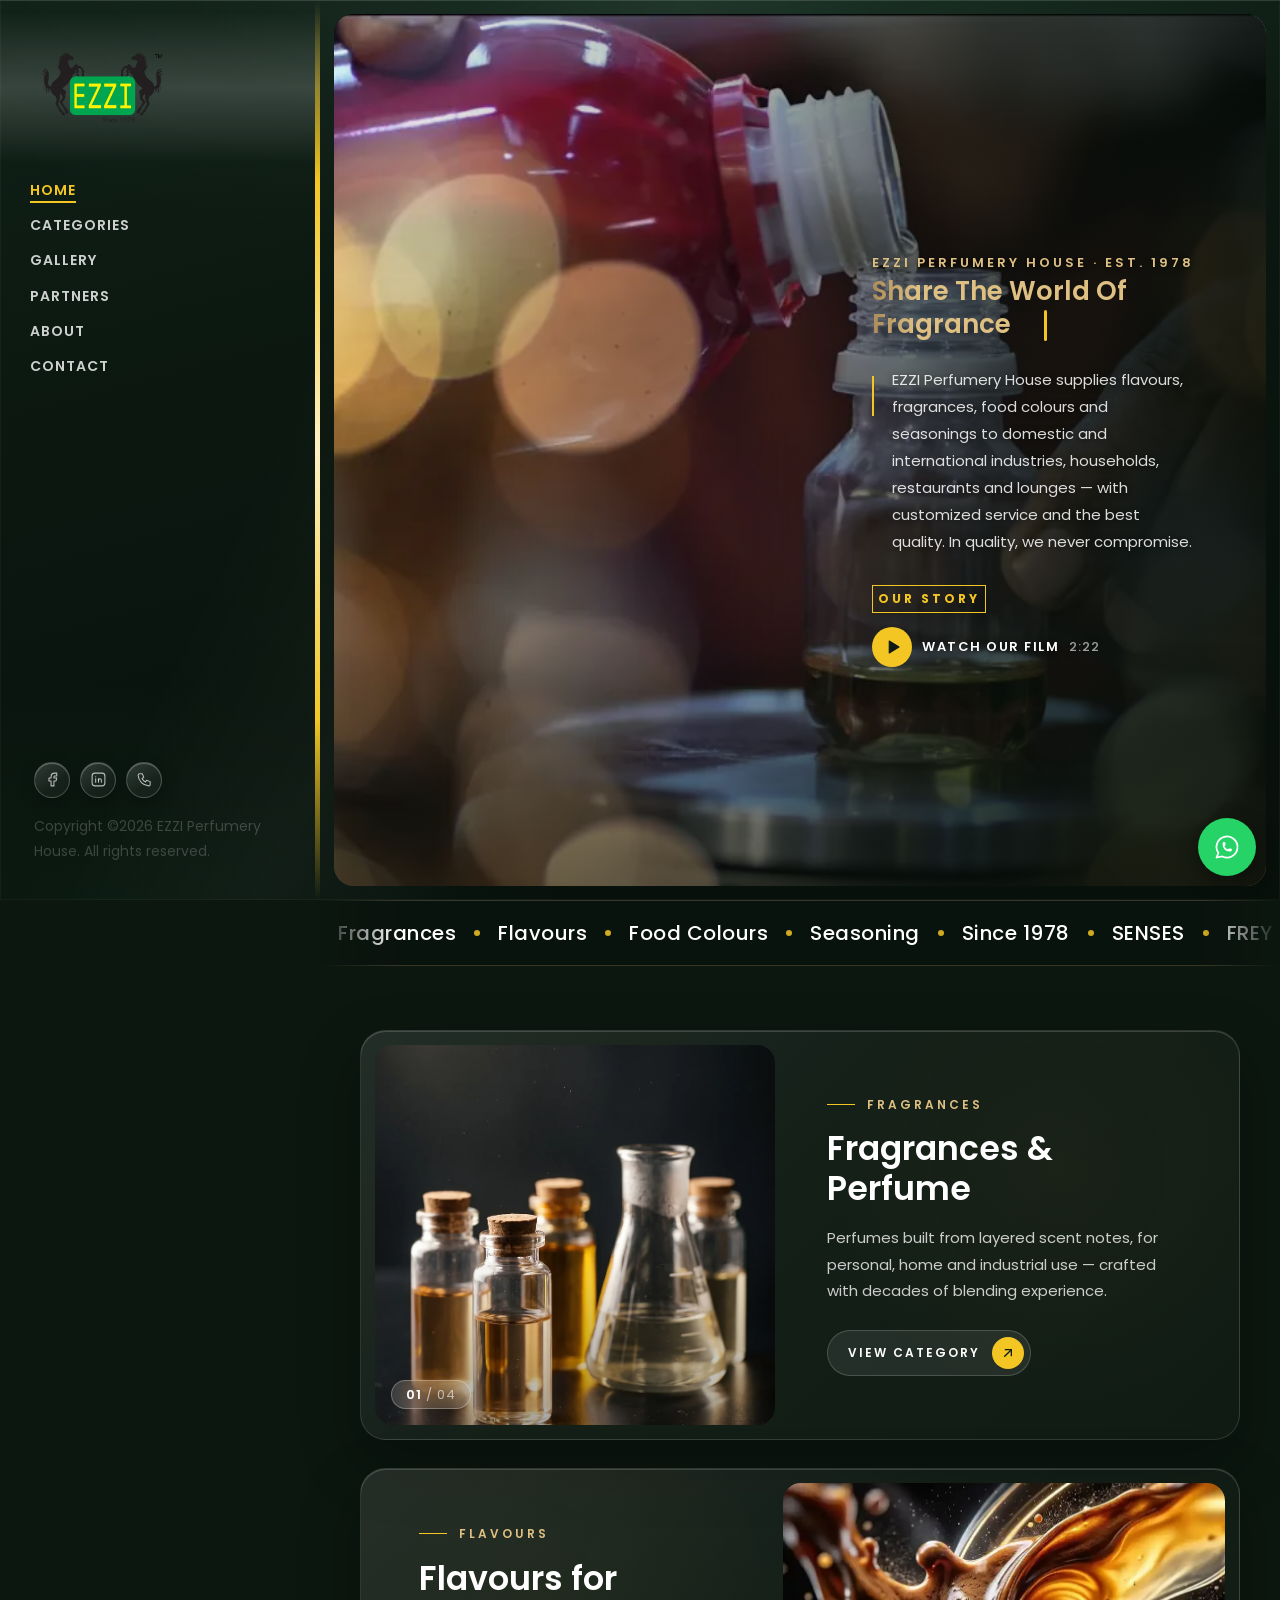
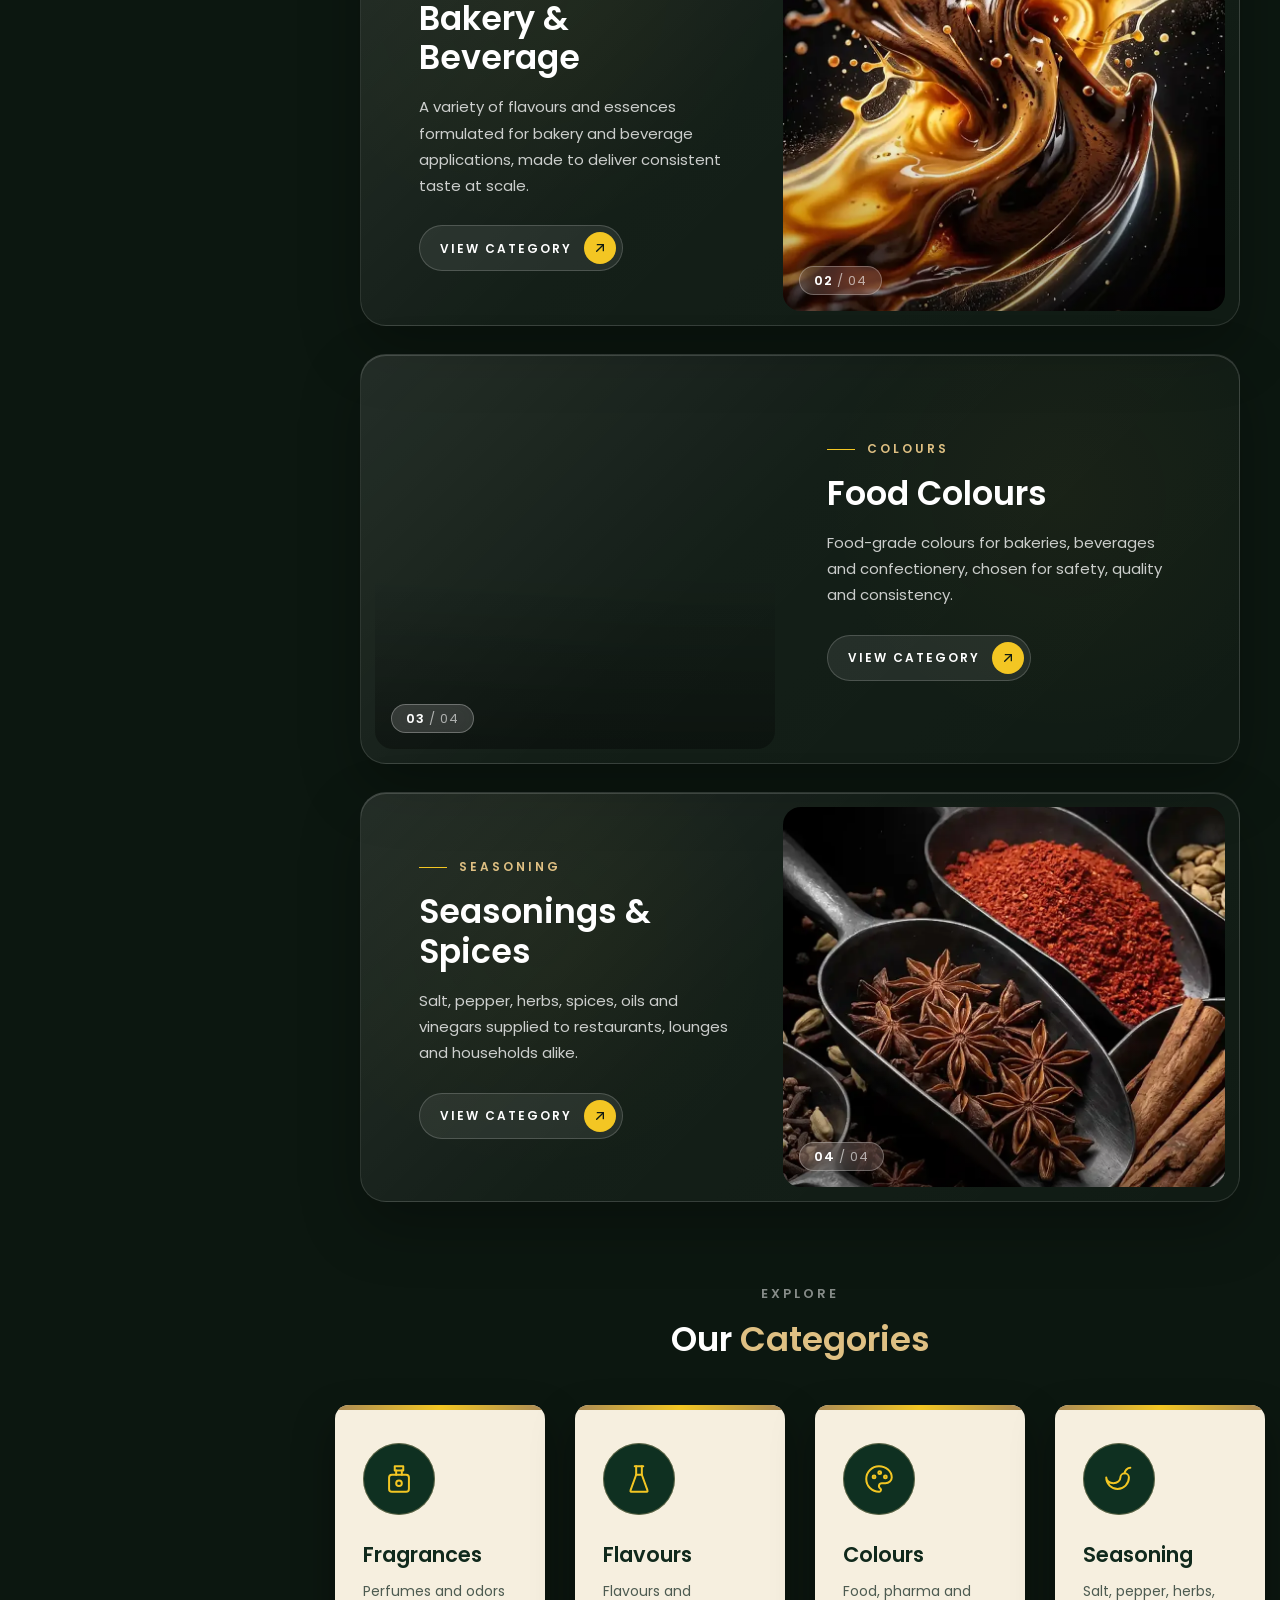
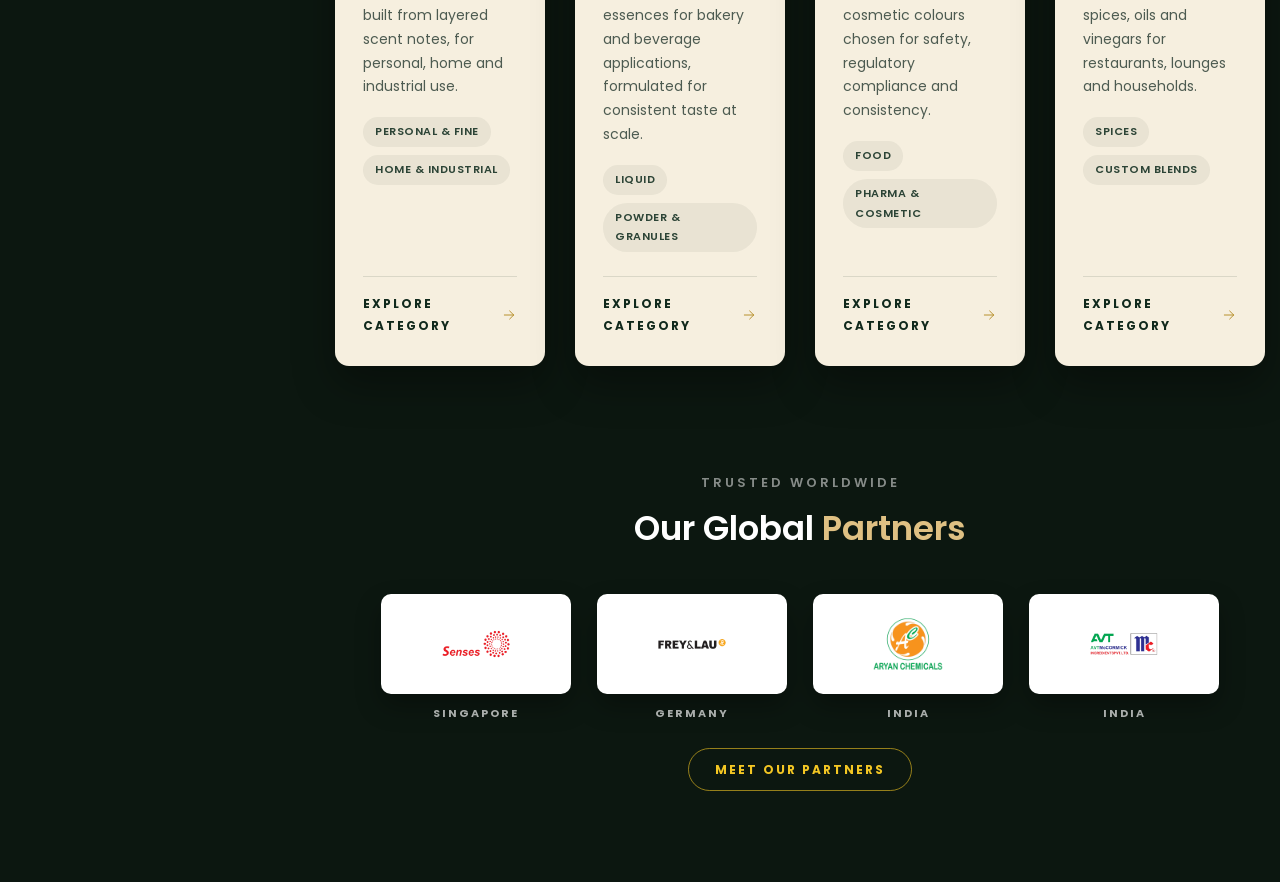
==== commit a0840b0e: "Replace the old site with the new Astro build (served from cPanel for now) The pages, stylesheet, ga" ====
--- a/index.html
+++ b/index.html
@@ -1,354 +1,171 @@
-<!DOCTYPE html>
-<html lang="en">
-<head>
-	<title>EZZI Perfumery House &mdash; Flavours, Fragrances, Colours &amp; Seasoning</title>
-	<meta charset="utf-8">
-	<meta name="description" content="EZZI Perfumery House &mdash; supplier of flavours, fragrances, food colours and seasonings since 1978. Based in Dhaka, Bangladesh.">
-	<meta name="viewport" content="width=device-width, initial-scale=1, shrink-to-fit=no">
-	<link rel="icon" href="images/1472113510.ico" type="image/x-icon">
+<!DOCTYPE html><html lang="en"><head><meta charset="utf-8"><meta name="viewport" content="width=device-width, initial-scale=1, shrink-to-fit=no"><title>EZZI Perfumery House — Flavours, Fragrances, Colours &amp; Seasoning</title><meta name="description" content="EZZI Perfumery House — supplier of flavours, fragrances, food colours and seasonings since 1978. Based in Dhaka, Bangladesh."><link rel="canonical" href="https://ezziph.com/"><link rel="icon" href="/images/1472113510.ico" type="image/x-icon"><link rel="sitemap" href="/sitemap-index.xml"><meta property="og:type" content="website"><meta property="og:site_name" content="EZZI Perfumery House"><meta property="og:title" content="EZZI Perfumery House — Flavours, Fragrances, Colours &amp; Seasoning"><meta property="og:description" content="EZZI Perfumery House — supplier of flavours, fragrances, food colours and seasonings since 1978. Based in Dhaka, Bangladesh."><meta property="og:url" content="https://ezziph.com/"><meta property="og:image" content="https://ezziph.com/images/ezzi/ezzi-hero-optimized.jpg"><meta property="og:locale" content="en_US"><meta name="twitter:card" content="summary_large_image"><script type="application/ld+json">{"@context":"https://schema.org","@graph":[{"@type":"Organization","@id":"https://ezziph.com/#organization","name":"EZZI Perfumery House","url":"https://ezziph.com/","logo":"https://ezziph.com/images/ezzi/ezzi-logo.png","foundingDate":"1978","email":"info@ezziph.com","telephone":"+8801713008394","address":{"@type":"PostalAddress","streetAddress":"56/57 Mitford Road (Bhandari Medicine Market)","addressLocality":"Dhaka","postalCode":"1100","addressCountry":"BD"},"sameAs":["https://www.facebook.com/EZZI-Flavours-Fragrances-419183892177418","https://www.linkedin.com/company/ezzi-flavours-fragrances/"]},{"@type":"WebSite","@id":"https://ezziph.com/#website","url":"https://ezziph.com/","name":"EZZI Perfumery House","publisher":{"@id":"https://ezziph.com/#organization"}}]}</script><link rel="preconnect" href="https://fonts.googleapis.com"><link rel="preconnect" href="https://fonts.gstatic.com" crossorigin><link href="https://fonts.googleapis.com/css?family=Poppins:300,400,500,600,700&display=swap" rel="stylesheet"><link href="https://fonts.googleapis.com/css?family=Abril+Fatface&display=swap" rel="stylesheet"><link rel="stylesheet" href="/css/animate.css"><link rel="stylesheet" href="/css/owl.carousel.min.css"><link rel="stylesheet" href="/css/owl.theme.default.min.css"><link rel="stylesheet" href="/css/magnific-popup.css"><link rel="stylesheet" href="/css/flaticon.css"><link rel="stylesheet" href="/css/style.css"><link rel="stylesheet" href="/css/custom.css"></head><body class="has-video-hero"><div class="ezzi-bg-glass" aria-hidden="true"></div><div id="colorlib-page"><a href="#" class="js-colorlib-nav-toggle colorlib-nav-toggle" aria-label="Open menu"><i></i></a><div class="ezzi-mobile-topbar"><a href="/"><img src="/images/ezzi/ezzi-logo.png" alt="EZZI Perfumery House"></a></div><aside id="colorlib-aside" role="complementary" class="js-fullheight"><h1 id="colorlib-logo" class="mb-4 mb-md-5"><a href="/"><img src="/images/ezzi/ezzi-logo.png" alt="EZZI Perfumery House"></a></h1><nav id="colorlib-main-menu" role="navigation"><ul><li class="colorlib-active"><a href="/">Home</a></li><li><a href="/categories.html">Categories</a></li><li><a href="/gallery.html">Gallery</a></li><li><a href="/partners.html">Partners</a></li><li><a href="/about.html">About</a></li><li><a href="/contact.html">Contact</a></li></ul></nav><div class="colorlib-footer"><div class="ezzi-social mb-3"><a href="https://www.facebook.com/EZZI-Flavours-Fragrances-419183892177418" target="_blank" rel="noopener" aria-label="Facebook"><svg xmlns="http://www.w3.org/2000/svg" viewBox="0 0 24 24" fill="none" stroke="currentColor" stroke-width="1.5" stroke-linecap="round" stroke-linejoin="round" class="ti ti-brand-facebook" aria-hidden="true" focusable="false"><path d="M7 10v4h3v7h4v-7h3l1 -4h-4v-2a1 1 0 0 1 1 -1h3v-4h-3a5 5 0 0 0 -5 5v2h-3" /></svg></a><a href="https://www.linkedin.com/company/ezzi-flavours-fragrances/" target="_blank" rel="noopener" aria-label="LinkedIn"><svg xmlns="http://www.w3.org/2000/svg" viewBox="0 0 24 24" fill="none" stroke="currentColor" stroke-width="1.5" stroke-linecap="round" stroke-linejoin="round" class="ti ti-brand-linkedin" aria-hidden="true" focusable="false"><path d="M8 11v5" />
+  <path d="M8 8v.01" />
+  <path d="M12 16v-5" />
+  <path d="M16 16v-3a2 2 0 1 0 -4 0" />
+  <path d="M3 7a4 4 0 0 1 4 -4h10a4 4 0 0 1 4 4v10a4 4 0 0 1 -4 4h-10a4 4 0 0 1 -4 -4l0 -10" /></svg></a><a href="tel:+8801713008394" aria-label="Call EZZI Perfumery House"><svg xmlns="http://www.w3.org/2000/svg" viewBox="0 0 24 24" fill="none" stroke="currentColor" stroke-width="1.5" stroke-linecap="round" stroke-linejoin="round" class="ti ti-phone" aria-hidden="true" focusable="false"><path d="M5 4h4l2 5l-2.5 1.5a11 11 0 0 0 5 5l1.5 -2.5l5 2v4a2 2 0 0 1 -2 2a16 16 0 0 1 -15 -15a2 2 0 0 1 2 -2" /></svg></a></div><p class="pfooter">Copyright &copy;2026 EZZI Perfumery House. All rights reserved.</p></div></aside> <!-- END COLORLIB-ASIDE --><div id="colorlib-main"><section class="ftco-section ftco-no-pt ftco-no-pb"><div class="container-fluid px-0"><div class="row d-flex no-gutters"><div class="col-md-12 portfolio-wrap ezzi-video-hero"><div class="row no-gutters align-items-center js-fullheight"><video class="ezzi-video-hero-media" id="ezziHeroVideo" autoplay muted loop playsinline preload="metadata" poster="/video/ezzi-hero-poster.webp" aria-hidden="true" data-src-wide="/video/ezzi-hero-1080.mp4" data-src-default="/video/ezzi-hero-720.mp4" data-src-portrait="/video/ezzi-hero-portrait.mp4" data-poster-default="/video/ezzi-hero-poster.webp" data-poster-portrait="/video/ezzi-hero-portrait-poster.webp"></video><span class="ezzi-video-hero-shade" aria-hidden="true"></span><div class="col-md-7 col-xl-6 ml-auto ezzi-video-hero-copy"><div class="text pt-5 pl-0 px-lg-5 pl-md-4 ftco-animate"><div class="px-4 px-lg-4"><div class="desc"><div class="top"><span class="subheading">EZZI Perfumery House &middot; Est. 1978</span><h2 class="mb-4" data-typewriter>Share The World Of Fragrance With Us</h2></div><div class="absolute"><p>EZZI Perfumery House supplies flavours, fragrances, food colours and seasonings to domestic and international industries, households, restaurants and lounges &mdash; with customized service and the best quality. In quality, we never compromise.</p></div><p class="ezzi-hero-actions"><a href="/about.html" class="custom-btn">Our Story</a><a href="/video/ezzi-film-720.mp4" class="ezzi-film-btn" id="ezziFilmButton"><span class="ezzi-film-btn-icon"><svg xmlns="http://www.w3.org/2000/svg" viewBox="0 0 24 24" fill="none" stroke="currentColor" stroke-width="1.5" stroke-linecap="round" stroke-linejoin="round" class="ti ti-player-play" aria-hidden="true" focusable="false"><path d="M7 4v16l13 -8l-13 -8" /></svg></span>Watch Our Film <span class="ezzi-film-btn-time">2:22</span></a></p></div></div></div></div></div></div></div></div></section><div class="ezzi-marquee" aria-hidden="true"><div class="ezzi-marquee-track"><div class="ezzi-marquee-group"><span class="ezzi-marquee-word">Fragrances</span><span class="ezzi-marquee-dot"></span><span class="ezzi-marquee-word">Flavours</span><span class="ezzi-marquee-dot"></span><span class="ezzi-marquee-word">Food Colours</span><span class="ezzi-marquee-dot"></span><span class="ezzi-marquee-word">Seasoning</span><span class="ezzi-marquee-dot"></span><span class="ezzi-marquee-word">Since 1978</span><span class="ezzi-marquee-dot"></span><span class="ezzi-marquee-word">SENSES</span><span class="ezzi-marquee-dot"></span><span class="ezzi-marquee-word">FREY &amp; LAU</span><span class="ezzi-marquee-dot"></span><span class="ezzi-marquee-word">Aryan Chemicals</span><span class="ezzi-marquee-dot"></span><span class="ezzi-marquee-word">AVT McCormick</span><span class="ezzi-marquee-dot"></span></div><div class="ezzi-marquee-group"><span class="ezzi-marquee-word">Fragrances</span><span class="ezzi-marquee-dot"></span><span class="ezzi-marquee-word">Flavours</span><span class="ezzi-marquee-dot"></span><span class="ezzi-marquee-word">Food Colours</span><span class="ezzi-marquee-dot"></span><span class="ezzi-marquee-word">Seasoning</span><span class="ezzi-marquee-dot"></span><span class="ezzi-marquee-word">Since 1978</span><span class="ezzi-marquee-dot"></span><span class="ezzi-marquee-word">SENSES</span><span class="ezzi-marquee-dot"></span><span class="ezzi-marquee-word">FREY &amp; LAU</span><span class="ezzi-marquee-dot"></span><span class="ezzi-marquee-word">Aryan Chemicals</span><span class="ezzi-marquee-dot"></span><span class="ezzi-marquee-word">AVT McCormick</span><span class="ezzi-marquee-dot"></span></div></div></div><section class="ezzi-showcase"><article class="ezzi-showcase-card ftco-animate"><a href="/fragrances.html" class="ezzi-showcase-media" tabindex="-1" aria-hidden="true"><img src="/images/ezzi/aromatic-chemicals.webp" alt="" width="893" height="1600" loading="lazy" decoding="async"><span class="ezzi-showcase-chip">01<span> / 04</span></span></a><div class="ezzi-showcase-text"><span class="ezzi-showcase-kicker">Fragrances</span><h2><a href="/fragrances.html">Fragrances &amp; Perfume</a></h2><p>Perfumes built from layered scent notes, for personal, home and industrial use — crafted with decades of blending experience.</p><a href="/fragrances.html" class="ezzi-showcase-link">View Category <svg xmlns="http://www.w3.org/2000/svg" viewBox="0 0 24 24" fill="none" stroke="currentColor" stroke-width="1.5" stroke-linecap="round" stroke-linejoin="round" class="ti ti-arrow-up-right" aria-hidden="true" focusable="false"><path d="M17 7l-10 10" />
+  <path d="M8 7l9 0l0 9" /></svg></a></div></article><article class="ezzi-showcase-card ftco-animate is-flipped"><a href="/flavours.html" class="ezzi-showcase-media" tabindex="-1" aria-hidden="true"><img src="/images/ezzi/flavours.webp" alt="" width="893" height="1600" loading="lazy" decoding="async"><span class="ezzi-showcase-chip">02<span> / 04</span></span></a><div class="ezzi-showcase-text"><span class="ezzi-showcase-kicker">Flavours</span><h2><a href="/flavours.html">Flavours for Bakery &amp; Beverage</a></h2><p>A variety of flavours and essences formulated for bakery and beverage applications, made to deliver consistent taste at scale.</p><a href="/flavours.html" class="ezzi-showcase-link">View Category <svg xmlns="http://www.w3.org/2000/svg" viewBox="0 0 24 24" fill="none" stroke="currentColor" stroke-width="1.5" stroke-linecap="round" stroke-linejoin="round" class="ti ti-arrow-up-right" aria-hidden="true" focusable="false"><path d="M17 7l-10 10" />
+  <path d="M8 7l9 0l0 9" /></svg></a></div></article><article class="ezzi-showcase-card ftco-animate"><a href="/colours.html" class="ezzi-showcase-media" tabindex="-1" aria-hidden="true"><img src="/images/ezzi/colours.webp" alt="" width="893" height="1600" loading="lazy" decoding="async"><span class="ezzi-showcase-chip">03<span> / 04</span></span></a><div class="ezzi-showcase-text"><span class="ezzi-showcase-kicker">Colours</span><h2><a href="/colours.html">Food Colours</a></h2><p>Food-grade colours for bakeries, beverages and confectionery, chosen for safety, quality and consistency.</p><a href="/colours.html" class="ezzi-showcase-link">View Category <svg xmlns="http://www.w3.org/2000/svg" viewBox="0 0 24 24" fill="none" stroke="currentColor" stroke-width="1.5" stroke-linecap="round" stroke-linejoin="round" class="ti ti-arrow-up-right" aria-hidden="true" focusable="false"><path d="M17 7l-10 10" />
+  <path d="M8 7l9 0l0 9" /></svg></a></div></article><article class="ezzi-showcase-card ftco-animate is-flipped"><a href="/seasoning.html" class="ezzi-showcase-media" tabindex="-1" aria-hidden="true"><img src="/images/ezzi/seasoning.webp" alt="" width="893" height="1600" loading="lazy" decoding="async"><span class="ezzi-showcase-chip">04<span> / 04</span></span></a><div class="ezzi-showcase-text"><span class="ezzi-showcase-kicker">Seasoning</span><h2><a href="/seasoning.html">Seasonings &amp; Spices</a></h2><p>Salt, pepper, herbs, spices, oils and vinegars supplied to restaurants, lounges and households alike.</p><a href="/seasoning.html" class="ezzi-showcase-link">View Category <svg xmlns="http://www.w3.org/2000/svg" viewBox="0 0 24 24" fill="none" stroke="currentColor" stroke-width="1.5" stroke-linecap="round" stroke-linejoin="round" class="ti ti-arrow-up-right" aria-hidden="true" focusable="false"><path d="M17 7l-10 10" />
+  <path d="M8 7l9 0l0 9" /></svg></a></div></article></section><section class="ftco-section ftco-no-pt ezzi-home-categories"><div class="container"><div class="row justify-content-center"><div class="col-md-9 ezzi-section-heading ftco-animate"><span class="subheading">Explore</span><h2 class="mb-0">Our <span>Categories</span></h2></div></div></div><div class="container"><div class="ezzi-cat-grid"><div class="ezzi-cat-col ftco-animate"><a class="ezzi-cat-card" href="/fragrances.html"><div class="ezzi-icon-wrap"><svg xmlns="http://www.w3.org/2000/svg" viewBox="0 0 24 24" fill="none" stroke="currentColor" stroke-width="1.4" stroke-linecap="round" stroke-linejoin="round" class="ti ti-perfume ezzi-icon" aria-hidden="true" focusable="false"><path d="M10 6v3" />
+  <path d="M14 6v3" />
+  <path d="M5 11a2 2 0 0 1 2 -2h10a2 2 0 0 1 2 2v8a2 2 0 0 1 -2 2h-10a2 2 0 0 1 -2 -2l0 -8" />
+  <path d="M10 15a2 2 0 1 0 4 0a2 2 0 1 0 -4 0" />
+  <path d="M9 3h6v3h-6l0 -3" /></svg></div><h3>Fragrances</h3><p>Perfumes and odors built from layered scent notes, for personal, home and industrial use.</p><div class="ezzi-chip-row"><span class="ezzi-chip">Personal &amp; Fine</span><span class="ezzi-chip">Home &amp; Industrial</span></div><span class="ezzi-cat-link">Explore Category <svg xmlns="http://www.w3.org/2000/svg" viewBox="0 0 24 24" fill="none" stroke="currentColor" stroke-width="1.5" stroke-linecap="round" stroke-linejoin="round" class="ti ti-arrow-right" aria-hidden="true" focusable="false"><path d="M5 12l14 0" />
+  <path d="M13 18l6 -6" />
+  <path d="M13 6l6 6" /></svg></span></a></div><div class="ezzi-cat-col ftco-animate"><a class="ezzi-cat-card" href="/flavours.html"><div class="ezzi-icon-wrap"><svg xmlns="http://www.w3.org/2000/svg" viewBox="0 0 24 24" fill="none" stroke="currentColor" stroke-width="1.4" stroke-linecap="round" stroke-linejoin="round" class="ti ti-flask ezzi-icon" aria-hidden="true" focusable="false"><path d="M9 3l6 0" />
+  <path d="M10 9l4 0" />
+  <path d="M10 3v6l-4 11a.7 .7 0 0 0 .5 1h11a.7 .7 0 0 0 .5 -1l-4 -11v-6" /></svg></div><h3>Flavours</h3><p>Flavours and essences for bakery and beverage applications, formulated for consistent taste at scale.</p><div class="ezzi-chip-row"><span class="ezzi-chip">Liquid</span><span class="ezzi-chip">Powder &amp; Granules</span></div><span class="ezzi-cat-link">Explore Category <svg xmlns="http://www.w3.org/2000/svg" viewBox="0 0 24 24" fill="none" stroke="currentColor" stroke-width="1.5" stroke-linecap="round" stroke-linejoin="round" class="ti ti-arrow-right" aria-hidden="true" focusable="false"><path d="M5 12l14 0" />
+  <path d="M13 18l6 -6" />
+  <path d="M13 6l6 6" /></svg></span></a></div><div class="ezzi-cat-col ftco-animate"><a class="ezzi-cat-card" href="/colours.html"><div class="ezzi-icon-wrap"><svg xmlns="http://www.w3.org/2000/svg" viewBox="0 0 24 24" fill="none" stroke="currentColor" stroke-width="1.4" stroke-linecap="round" stroke-linejoin="round" class="ti ti-palette ezzi-icon" aria-hidden="true" focusable="false"><path d="M12 21a9 9 0 0 1 0 -18c4.97 0 9 3.582 9 8c0 1.06 -.474 2.078 -1.318 2.828c-.844 .75 -1.989 1.172 -3.182 1.172h-2.5a2 2 0 0 0 -1 3.75a1.3 1.3 0 0 1 -1 2.25" />
+  <path d="M7.5 10.5a1 1 0 1 0 2 0a1 1 0 1 0 -2 0" />
+  <path d="M11.5 7.5a1 1 0 1 0 2 0a1 1 0 1 0 -2 0" />
+  <path d="M15.5 10.5a1 1 0 1 0 2 0a1 1 0 1 0 -2 0" /></svg></div><h3>Colours</h3><p>Food, pharma and cosmetic colours chosen for safety, regulatory compliance and consistency.</p><div class="ezzi-chip-row"><span class="ezzi-chip">Food</span><span class="ezzi-chip">Pharma &amp; Cosmetic</span></div><span class="ezzi-cat-link">Explore Category <svg xmlns="http://www.w3.org/2000/svg" viewBox="0 0 24 24" fill="none" stroke="currentColor" stroke-width="1.5" stroke-linecap="round" stroke-linejoin="round" class="ti ti-arrow-right" aria-hidden="true" focusable="false"><path d="M5 12l14 0" />
+  <path d="M13 18l6 -6" />
+  <path d="M13 6l6 6" /></svg></span></a></div><div class="ezzi-cat-col ftco-animate"><a class="ezzi-cat-card" href="/seasoning.html"><div class="ezzi-icon-wrap"><svg xmlns="http://www.w3.org/2000/svg" viewBox="0 0 24 24" fill="none" stroke="currentColor" stroke-width="1.4" stroke-linecap="round" stroke-linejoin="round" class="ti ti-pepper ezzi-icon" aria-hidden="true" focusable="false"><path d="M13 11c0 2.21 -2.239 4 -5 4s-5 -1.79 -5 -4a8 8 0 1 0 16 0a3 3 0 0 0 -6 0" />
+  <path d="M16 8c0 -2 2 -4 4 -4" /></svg></div><h3>Seasoning</h3><p>Salt, pepper, herbs, spices, oils and vinegars for restaurants, lounges and households.</p><div class="ezzi-chip-row"><span class="ezzi-chip">Spices</span><span class="ezzi-chip">Custom Blends</span></div><span class="ezzi-cat-link">Explore Category <svg xmlns="http://www.w3.org/2000/svg" viewBox="0 0 24 24" fill="none" stroke="currentColor" stroke-width="1.5" stroke-linecap="round" stroke-linejoin="round" class="ti ti-arrow-right" aria-hidden="true" focusable="false"><path d="M5 12l14 0" />
+  <path d="M13 18l6 -6" />
+  <path d="M13 6l6 6" /></svg></span></a></div></div></div></section><section class="ftco-section ftco-no-pt"><div class="container"><div class="row justify-content-center"><div class="col-md-9 ezzi-section-heading ftco-animate"><span class="subheading">Trusted Worldwide</span><h2 class="mb-0">Our Global <span>Partners</span></h2></div></div><div class="row justify-content-center"><div class="col-12 text-center ftco-animate"><div class="ezzi-partner-strip"><div class="ezzi-partner-item"><a href="/partners.html#senses" class="ezzi-partner-badge"><img src="/images/ezzi/senses-logo.png" alt="SENSES"></a><span class="ezzi-partner-country">Singapore</span></div><div class="ezzi-partner-item"><a href="/partners.html#freylau" class="ezzi-partner-badge"><img src="/images/ezzi/freylau-logo.png" alt="FREY &amp; LAU"></a><span class="ezzi-partner-country">Germany</span></div><div class="ezzi-partner-item"><a href="/partners.html#aryan" class="ezzi-partner-badge"><img src="/images/ezzi/aryan-logo.png" alt="Aryan Chemicals"></a><span class="ezzi-partner-country">India</span></div><div class="ezzi-partner-item"><a href="/partners.html#avt" class="ezzi-partner-badge"><img src="/images/ezzi/avt-logo.png" alt="AVT McCormick"></a><span class="ezzi-partner-country">India</span></div></div><p class="mt-4"><a href="/partners.html" class="ezzi-pill-btn">Meet Our Partners</a></p></div></div></div></section></div><!-- END COLORLIB-MAIN --></div><!-- END COLORLIB-PAGE --><!-- loader --><div id="ftco-loader" class="show fullscreen"><svg class="circular" width="48px" height="48px"><circle class="path-bg" cx="24" cy="24" r="22" fill="none" stroke-width="4" stroke="#eeeeee"></circle><circle class="path" cx="24" cy="24" r="22" fill="none" stroke-width="4" stroke-miterlimit="10" stroke="#F96D00"></circle></svg></div><!-- Floating WhatsApp chat widget --><div class="ezzi-whatsapp" id="ezziWhatsapp"><div class="ezzi-whatsapp-panel"><div class="ezzi-whatsapp-header"><svg xmlns="http://www.w3.org/2000/svg" viewBox="0 0 24 24" fill="none" stroke="currentColor" stroke-width="1.5" stroke-linecap="round" stroke-linejoin="round" class="ti ti-brand-whatsapp" aria-hidden="true" focusable="false"><path d="M3 21l1.65 -3.8a9 9 0 1 1 3.4 2.9l-5.05 .9" />
+  <path d="M9 10a.5 .5 0 0 0 1 0v-1a.5 .5 0 0 0 -1 0v1a5 5 0 0 0 5 5h1a.5 .5 0 0 0 0 -1h-1a.5 .5 0 0 0 0 1" /></svg><span class="ezzi-whatsapp-header-title">Let&rsquo;s chat on WhatsApp</span><button type="button" class="ezzi-whatsapp-close" id="ezziWhatsappClose" aria-label="Close chat">&#9660;</button></div><div class="ezzi-whatsapp-body"><div class="ezzi-whatsapp-bubble"><span class="ezzi-whatsapp-bubble-name">EZZI Perfumery House</span><p>How can I help you? :)</p></div></div><form class="ezzi-whatsapp-input" id="ezziWhatsappForm"><input type="text" id="ezziWhatsappText" placeholder="Write your message..." autocomplete="off" aria-label="Your WhatsApp message"><button type="submit" aria-label="Send on WhatsApp"><svg xmlns="http://www.w3.org/2000/svg" viewBox="0 0 24 24" fill="none" stroke="currentColor" stroke-width="1.5" stroke-linecap="round" stroke-linejoin="round" class="ti ti-send" aria-hidden="true" focusable="false"><path d="M10 14l11 -11" />
+  <path d="M21 3l-6.5 18a.55 .55 0 0 1 -1 0l-3.5 -7l-7 -3.5a.55 .55 0 0 1 0 -1l18 -6.5" /></svg></button></form></div><button type="button" class="ezzi-whatsapp-toggle" id="ezziWhatsappToggle" aria-label="Chat on WhatsApp"><svg xmlns="http://www.w3.org/2000/svg" viewBox="0 0 24 24" fill="none" stroke="currentColor" stroke-width="1.5" stroke-linecap="round" stroke-linejoin="round" class="ti ti-brand-whatsapp" aria-hidden="true" focusable="false"><path d="M3 21l1.65 -3.8a9 9 0 1 1 3.4 2.9l-5.05 .9" />
+  <path d="M9 10a.5 .5 0 0 0 1 0v-1a.5 .5 0 0 0 -1 0v1a5 5 0 0 0 5 5h1a.5 .5 0 0 0 0 -1h-1a.5 .5 0 0 0 0 1" /></svg></button></div><script src="/js/jquery.min.js"></script><script src="/js/jquery-migrate-3.0.1.min.js"></script><script src="/js/popper.min.js"></script><script src="/js/bootstrap.min.js"></script><script src="/js/jquery.easing.1.3.js"></script><script src="/js/jquery.waypoints.min.js"></script><script src="/js/jquery.stellar.min.js"></script><script src="/js/owl.carousel.min.js"></script><script src="/js/jquery.magnific-popup.min.js"></script><script src="/js/jquery.animateNumber.min.js"></script><script src="/js/scrollax.min.js"></script><script src="/js/main.js"></script><script src="/js/ezzi-whatsapp.js"></script><script>
+		// Phone/tablet header: transparent at the top of the page (over the
+		// video on the homepage), solid once the visitor scrolls into content.
+		(function () {
+			var bar = document.querySelector('.ezzi-mobile-topbar');
+			if (!bar) return;
+			var hero = document.querySelector('.ezzi-video-hero');
+			var ticking = false;
+			function update() {
+				ticking = false;
+				var solid = hero ? hero.getBoundingClientRect().bottom <= bar.offsetHeight : window.scrollY > 8;
+				bar.classList.toggle('is-solid', solid);
+			}
+			function onScroll() {
+				if (!ticking) { ticking = true; requestAnimationFrame(update); }
+			}
+			window.addEventListener('scroll', onScroll, { passive: true });
+			window.addEventListener('resize', onScroll);
+			update();
+		})();
+	</script><script>
+		(function () {
+			var video = document.getElementById('ezziHeroVideo');
+			if (!video) return;
 
-	<link href="https://fonts.googleapis.com/css?family=Poppins:300,400,500,600,700" rel="stylesheet">
-	<link href="https://fonts.googleapis.com/css?family=Abril+Fatface&display=swap" rel="stylesheet">
-	<link rel="stylesheet" href="https://stackpath.bootstrapcdn.com/font-awesome/4.7.0/css/font-awesome.min.css">
+			var reduceMotion = window.matchMedia('(prefers-reduced-motion: reduce)').matches;
+			var saveData = navigator.connection && navigator.connection.saveData;
+			var autoplay = !(reduceMotion || saveData);
 
-	<link rel="stylesheet" href="css/animate.css?v=20260806">
+			// Pick the right cut for the screen: portrait phones get the
+			// two-row stacked version (a landscape video would be cropped to a
+			// sliver), large screens the 1080p loop, everything else 720p.
+			var portraitMq = window.matchMedia('(max-width: 767.98px) and (orientation: portrait)');
+			var wideMq = window.matchMedia('(min-width: 1200px)');
+			function pickSource() {
+				var portrait = portraitMq.matches;
+				var src = portrait ? video.dataset.srcPortrait : wideMq.matches ? video.dataset.srcWide : video.dataset.srcDefault;
+				video.poster = portrait ? video.dataset.posterPortrait : video.dataset.posterDefault;
+				if (video.getAttribute('src') === src) return;
+				video.src = src;
+				if (autoplay) video.play().catch(function () {});
+			}
+			pickSource();
+			[portraitMq, wideMq].forEach(function (mq) {
+				if (mq.addEventListener) mq.addEventListener('change', pickSource);
+				else mq.addListener(pickSource);
+			});
 
-	<link rel="stylesheet" href="css/owl.carousel.min.css?v=20260806">
-	<link rel="stylesheet" href="css/owl.theme.default.min.css?v=20260806">
-	<link rel="stylesheet" href="css/magnific-popup.css?v=20260806">
+			// Respect visitors who ask for less motion or less data: show the
+			// still poster frame instead of playing the background loop.
+			if (!autoplay) {
+				video.removeAttribute('autoplay');
+				video.pause();
+			}
 
+			// Pause the loop while the hero is scrolled out of view (saves battery).
+			if (autoplay && 'IntersectionObserver' in window) {
+				new IntersectionObserver(function (entries) {
+					if (entries[0].isIntersecting) video.play().catch(function () {});
+					else video.pause();
+				}, { threshold: 0.15 }).observe(video);
+			}
 
-	<link rel="stylesheet" href="css/flaticon.css?v=20260806">
-	<link rel="stylesheet" href="css/style.css?v=20260806">
-	<link rel="stylesheet" href="css/custom.css?v=20260806">
-</head>
-<body>
+			// "Watch Our Film": the full film with sound, in a lightbox. Without
+			// JavaScript the link simply opens the video file.
+			var filmButton = document.getElementById('ezziFilmButton');
+			if (filmButton && window.jQuery && jQuery.fn.magnificPopup) {
+				filmButton.addEventListener('click', function (e) {
+					e.preventDefault();
+					video.pause();
+					var wrap = document.createElement('div');
+					wrap.className = 'ezzi-film-popup';
+					var film = document.createElement('video');
+					film.controls = true;
+					film.autoplay = true;
+					film.playsInline = true;
+					film.preload = 'auto';
+					film.poster = '/video/ezzi-film-poster.webp';
+					film.src = filmButton.getAttribute('href');
+					wrap.appendChild(film);
+					jQuery.magnificPopup.open({
+						type: 'inline',
+						mainClass: 'mfp-fade',
+						removalDelay: 160,
+						items: { src: jQuery(wrap) },
+						callbacks: {
+							open: function () { document.body.classList.add('ezzi-lightbox-open'); },
+							close: function () {
+								document.body.classList.remove('ezzi-lightbox-open');
+								if (autoplay) video.play().catch(function () {});
+							},
+						},
+					});
+				});
+			}
+		})();
 
-	<div id="colorlib-page">
-		<a href="#" class="js-colorlib-nav-toggle colorlib-nav-toggle"><i></i></a>
-		<div class="ezzi-mobile-topbar">
-			<a href="/"><img src="images/ezzi/ezzi-logo.png" alt="EZZI Perfumery House"></a>
-		</div>
-		<aside id="colorlib-aside" role="complementary" class="js-fullheight">
+		// Typewriter hero title. The heading's text stays in the HTML (for
+		// search engines and no-JS visitors); here each letter is wrapped and
+		// revealed in turn, with a caret that blinks once typing finishes.
+		(function () {
+			var heading = document.querySelector('[data-typewriter]');
+			if (!heading || window.matchMedia('(prefers-reduced-motion: reduce)').matches) return;
 
-			<h1 id="colorlib-logo" class="mb-4 mb-md-5"><a href="/"><img src="images/ezzi/ezzi-logo.png" alt="EZZI Perfumery House"></a></h1>
-			<nav id="colorlib-main-menu" role="navigation">
-				<ul>
-					<li class="colorlib-active"><a href="/">Home</a></li>
-					<li><a href="categories.html">Categories</a></li>
-					<li><a href="partners.html">Partners</a></li>
-					<li><a href="about.html">About</a></li>
-					<li><a href="gallery.html">Gallery</a></li>
-					<li><a href="contact.html">Contact</a></li>
-				</ul>
-			</nav>
+			var text = heading.textContent.replace(/\s+/g, ' ').trim();
+			var chars = [];
+			var frag = document.createDocumentFragment();
+			text.split(' ').forEach(function (word, i, words) {
+				var w = document.createElement('span');
+				w.className = 'tw-word';
+				w.setAttribute('aria-hidden', 'true');
+				for (var j = 0; j < word.length; j++) {
+					var c = document.createElement('span');
+					c.className = 'tw-char';
+					c.textContent = word[j];
+					w.appendChild(c);
+					chars.push(c);
+				}
+				frag.appendChild(w);
+				if (i < words.length - 1) frag.appendChild(document.createTextNode(' '));
+			});
+			heading.setAttribute('aria-label', text);
+			heading.textContent = '';
+			heading.appendChild(frag);
+			heading.classList.add('is-typing');
 
-			<div class="colorlib-footer">
-				<div class="ezzi-social mb-3">
-					<a href="https://www.facebook.com/EZZI-Flavours-Fragrances-419183892177418" target="_blank" rel="noopener"><span class="fa fa-facebook"></span></a>
-					<a href="#" target="_blank" rel="noopener" aria-label="LinkedIn"><span class="fa fa-linkedin"></span></a>
-					<a href="tel:+8801713008394" aria-label="Call EZZI Perfumery House"><span class="fa fa-phone"></span></a>
-				</div>
-				<p class="pfooter">
-					Copyright &copy;<script>document.write(new Date().getFullYear());</script> EZZI Perfumery House. All rights reserved.</p>
-				</div>
-			</aside> <!-- END COLORLIB-ASIDE -->
-			<div id="colorlib-main">
-				<section class="ftco-section ftco-no-pt ftco-no-pb">
-					<div class="container-fluid px-0">
-
-						<div class="row d-flex no-gutters">
-							<div class="col-md-12 portfolio-wrap">
-								<div class="row no-gutters align-items-center">
-									<div class="col-md-6 img js-fullheight d-flex align-items-center justify-content-center" style="background-image: url(images/ezzi/ezzi-hero.jpeg);"></div>
-									<div class="col-md-6">
-										<div class="text pt-5 pl-0 px-lg-5 pl-md-4 ftco-animate">
-											<div class="px-4 px-lg-4">
-												<div class="desc">
-													<div class="top">
-														<span class="subheading">EZZI Perfumery House &middot; Est. 1978</span>
-														<h2 class="mb-4">Share The World Of Fragrance With Us</h2>
-													</div>
-													<div class="absolute">
-														<p>EZZI Perfumery House supplies flavours, fragrances, food colours and seasonings to domestic and international industries, households, restaurants and lounges &mdash; with customized service and the best quality. In quality, we never compromise.</p>
-													</div>
-													<p><a href="about.html" class="custom-btn">Our Story</a></p>
-												</div>
-											</div>
-										</div>
-									</div>
-								</div>
-							</div>
-
-							<div class="col-md-12 portfolio-wrap">
-								<div class="row no-gutters align-items-center">
-									<div class="col-md-6 order-md-last img js-fullheight d-flex align-items-center justify-content-center" style="background-image: url(images/ezzi/flavours.webp);"></div>
-									<div class="col-md-6">
-										<div class="text pt-5 px-md-5 ftco-animate">
-											<div class="px-4 px-lg-4">
-												<div class="desc text-md-right">
-													<div class="top">
-														<span class="subheading">Flavours</span>
-														<h2 class="mb-4"><a href="flavours.html">Flavours for Bakery &amp; Beverage</a></h2>
-													</div>
-													<div class="absolute">
-														<p>A variety of flavours and essences formulated for bakery and beverage applications, made to deliver consistent taste at scale.</p>
-													</div>
-													<p><a href="flavours.html" class="custom-btn">View Category</a></p>
-												</div>
-											</div>
-										</div>
-									</div>
-								</div>
-							</div>
-
-							<div class="col-md-12 portfolio-wrap">
-								<div class="row no-gutters align-items-center">
-									<div class="col-md-6 img js-fullheight d-flex align-items-center justify-content-center" style="background-image: url(images/ezzi/aromatic-chemicals.webp);"></div>
-									<div class="col-md-6">
-										<div class="text pt-5 pl-0 px-lg-5 pl-md-4 ftco-animate">
-											<div class="px-4 px-lg-4">
-												<div class="desc">
-													<div class="top">
-														<span class="subheading">Fragrances</span>
-														<h2 class="mb-4"><a href="fragrances.html">Fragrances &amp; Perfume</a></h2>
-													</div>
-													<div class="absolute">
-														<p>Perfumes built from layered scent notes, for personal, home and industrial use &mdash; crafted with decades of blending experience.</p>
-													</div>
-													<p><a href="fragrances.html" class="custom-btn">View Category</a></p>
-												</div>
-											</div>
-										</div>
-									</div>
-								</div>
-							</div>
-
-							<div class="col-md-12 portfolio-wrap">
-								<div class="row no-gutters align-items-center">
-									<div class="col-md-6 order-md-last img js-fullheight d-flex align-items-center justify-content-center" style="background-image: url(images/ezzi/colours.webp);"></div>
-									<div class="col-md-6">
-										<div class="text pt-5 px-md-5 ftco-animate">
-											<div class="px-4 px-lg-4">
-												<div class="desc text-md-right">
-													<div class="top">
-														<span class="subheading">Colours</span>
-														<h2 class="mb-4"><a href="colours.html">Food Colours</a></h2>
-													</div>
-													<div class="absolute">
-														<p>Food-grade colours for bakeries, beverages and confectionery, chosen for safety, quality and consistency.</p>
-													</div>
-													<p><a href="colours.html" class="custom-btn">View Category</a></p>
-												</div>
-											</div>
-										</div>
-									</div>
-								</div>
-							</div>
-
-							<div class="col-md-12 portfolio-wrap">
-								<div class="row no-gutters align-items-center">
-									<div class="col-md-6 img js-fullheight d-flex align-items-center justify-content-center" style="background-image: url(images/ezzi/seasoning.webp);"></div>
-									<div class="col-md-6">
-										<div class="text pt-5 pl-0 px-lg-5 pl-md-4 ftco-animate">
-											<div class="px-4 px-lg-4">
-												<div class="desc">
-													<div class="top">
-														<span class="subheading">Seasoning</span>
-														<h2 class="mb-4"><a href="seasoning.html">Seasonings &amp; Spices</a></h2>
-													</div>
-													<div class="absolute">
-														<p>Salt, pepper, herbs, spices, oils and vinegars supplied to restaurants, lounges and households alike.</p>
-													</div>
-													<p><a href="seasoning.html" class="custom-btn">View Category</a></p>
-												</div>
-											</div>
-										</div>
-									</div>
-								</div>
-							</div>
-
-						</div>
-					</div>
-				</section>
-
-				<section class="ftco-section ftco-no-pt">
-					<div class="container">
-						<div class="row justify-content-center">
-							<div class="col-md-9 ezzi-section-heading ftco-animate">
-								<span class="subheading">Explore</span>
-								<h2 class="mb-0">Our <span>Categories</span></h2>
-							</div>
-						</div>
-					</div>
-					<div class="container">
-						<div class="ezzi-cat-grid">
-
-							<div class="ezzi-cat-col ftco-animate">
-								<a class="ezzi-cat-card" href="fragrances.html">
-									<div class="ezzi-icon-wrap">
-										<svg class="ezzi-icon" viewBox="0 0 64 64" fill="none" stroke="currentColor" stroke-width="2.2" stroke-linecap="round" stroke-linejoin="round" aria-hidden="true">
-											<path d="M28 8h8v6h-8z"/>
-											<path d="M24 14h16v6H24z"/>
-											<path d="M20 20h24l3 29a4 4 0 0 1-4 4H21a4 4 0 0 1-4-4l3-29z"/>
-											<path d="M26 34c2-2 4-2 6 0s4 2 6 0" opacity="0.6"/>
-											<path d="M41 11l6-4M42 15l7 1" opacity="0.5"/>
-										</svg>
-									</div>
-									<h3>Fragrances</h3>
-									<p>Perfumes and odors built from layered scent notes, for personal, home and industrial use.</p>
-									<div class="ezzi-chip-row">
-										<span class="ezzi-chip">Personal &amp; Fine</span>
-										<span class="ezzi-chip">Home &amp; Industrial</span>
-									</div>
-									<span class="ezzi-cat-link">Explore Category <i class="fa fa-arrow-right"></i></span>
-								</a>
-							</div>
-
-							<div class="ezzi-cat-col ftco-animate">
-								<a class="ezzi-cat-card" href="flavours.html">
-									<div class="ezzi-icon-wrap">
-										<svg class="ezzi-icon" viewBox="0 0 64 64" fill="none" stroke="currentColor" stroke-width="2.2" stroke-linecap="round" stroke-linejoin="round" aria-hidden="true">
-											<path d="M14 28h30v13a11 11 0 0 1-11 11H25a11 11 0 0 1-11-11V28z"/>
-											<path d="M44 32h4a6 6 0 0 1 0 12h-4"/>
-											<path d="M22 22c0-3 3-3 3-6s-3-3-3-6" opacity="0.6"/>
-											<path d="M33 22c0-3 3-3 3-6s-3-3-3-6" opacity="0.6"/>
-										</svg>
-									</div>
-									<h3>Flavours</h3>
-									<p>Flavours and essences for bakery and beverage applications, formulated for consistent taste at scale.</p>
-									<div class="ezzi-chip-row">
-										<span class="ezzi-chip">Liquid</span>
-										<span class="ezzi-chip">Powder &amp; Granules</span>
-									</div>
-									<span class="ezzi-cat-link">Explore Category <i class="fa fa-arrow-right"></i></span>
-								</a>
-							</div>
-
-							<div class="ezzi-cat-col ftco-animate">
-								<a class="ezzi-cat-card" href="colours.html">
-									<div class="ezzi-icon-wrap">
-										<svg class="ezzi-icon" viewBox="0 0 64 64" fill="none" stroke="currentColor" stroke-width="2.2" stroke-linecap="round" stroke-linejoin="round" aria-hidden="true">
-											<path d="M32 10c-13 0-22 9-22 20 0 9 6 15 13 15 3 0 4-2 4-4s-2-3-2-6 3-5 7-5h5c7 0 11-5 11-11 0-8-8-9-16-9z"/>
-											<circle cx="24" cy="26" r="2.3" fill="currentColor" stroke="none"/>
-											<circle cx="34" cy="21" r="2.3" fill="currentColor" stroke="none"/>
-											<circle cx="43" cy="27" r="2.3" fill="currentColor" stroke="none"/>
-											<circle cx="26" cy="37" r="2.3" fill="currentColor" stroke="none"/>
-										</svg>
-									</div>
-									<h3>Colours</h3>
-									<p>Food, pharma and cosmetic colours chosen for safety, regulatory compliance and consistency.</p>
-									<div class="ezzi-chip-row">
-										<span class="ezzi-chip">Food</span>
-										<span class="ezzi-chip">Pharma &amp; Cosmetic</span>
-									</div>
-									<span class="ezzi-cat-link">Explore Category <i class="fa fa-arrow-right"></i></span>
-								</a>
-							</div>
-
-							<div class="ezzi-cat-col ftco-animate">
-								<a class="ezzi-cat-card" href="seasoning.html">
-									<div class="ezzi-icon-wrap">
-										<svg class="ezzi-icon" viewBox="0 0 64 64" fill="none" stroke="currentColor" stroke-width="2.2" stroke-linecap="round" stroke-linejoin="round" aria-hidden="true">
-											<path d="M16 32c0 10 7.2 18 16 18s16-8 16-18"/>
-											<path d="M12 32h40"/>
-											<path d="M38 10l7 20"/>
-											<circle cx="46" cy="8" r="3"/>
-											<path d="M24 32c1-4 3-6 3-10" opacity="0.5"/>
-											<path d="M34 32c1-5 3-7 2-12" opacity="0.5"/>
-										</svg>
-									</div>
-									<h3>Seasoning</h3>
-									<p>Salt, pepper, herbs, spices, oils and vinegars for restaurants, lounges and households.</p>
-									<div class="ezzi-chip-row">
-										<span class="ezzi-chip">Spices</span>
-										<span class="ezzi-chip">Custom Blends</span>
-									</div>
-									<span class="ezzi-cat-link">Explore Category <i class="fa fa-arrow-right"></i></span>
-								</a>
-							</div>
-
-						</div>
-					</div>
-				</section>
-
-				<section class="ftco-section ftco-no-pt">
-					<div class="container">
-						<div class="row justify-content-center">
-							<div class="col-md-9 ezzi-section-heading ftco-animate">
-								<span class="subheading">Trusted Worldwide</span>
-								<h2 class="mb-0">Our Global <span>Partners</span></h2>
-							</div>
-						</div>
-						<div class="row justify-content-center">
-							<div class="col-12 text-center ftco-animate">
-								<div class="ezzi-partner-strip">
-									<div class="ezzi-partner-item">
-										<a href="partners.html#senses" class="ezzi-partner-badge"><img src="images/ezzi/senses-logo.png" alt="SENSES"></a>
-										<span class="ezzi-partner-country">Singapore</span>
-									</div>
-									<div class="ezzi-partner-item">
-										<a href="partners.html#freylau" class="ezzi-partner-badge"><img src="images/ezzi/freylau-logo.png" alt="FREY &amp; LAU"></a>
-										<span class="ezzi-partner-country">Germany</span>
-									</div>
-									<div class="ezzi-partner-item">
-										<a href="partners.html#aryan" class="ezzi-partner-badge"><img src="images/ezzi/aryan-logo.png" alt="Aryan Chemicals"></a>
-										<span class="ezzi-partner-country">India</span>
-									</div>
-									<div class="ezzi-partner-item">
-										<a href="partners.html#avt" class="ezzi-partner-badge"><img src="images/ezzi/avt-logo.png" alt="AVT McCormick"></a>
-										<span class="ezzi-partner-country">India</span>
-									</div>
-								</div>
-								<p class="mt-4"><a href="partners.html" class="ezzi-pill-btn">Meet Our Partners</a></p>
-							</div>
-						</div>
-					</div>
-				</section>
-			</div><!-- END COLORLIB-MAIN -->
-		</div><!-- END COLORLIB-PAGE -->
-
-		<!-- loader -->
-		<div id="ftco-loader" class="show fullscreen"><svg class="circular" width="48px" height="48px"><circle class="path-bg" cx="24" cy="24" r="22" fill="none" stroke-width="4" stroke="#eeeeee"/><circle class="path" cx="24" cy="24" r="22" fill="none" stroke-width="4" stroke-miterlimit="10" stroke="#F96D00"/></svg></div>
-
-		<!-- Floating WhatsApp chat widget -->
-		<div class="ezzi-whatsapp" id="ezziWhatsapp">
-			<div class="ezzi-whatsapp-panel">
-				<div class="ezzi-whatsapp-header">
-					<span class="fa fa-whatsapp" aria-hidden="true"></span>
-					<span class="ezzi-whatsapp-header-title">Let&rsquo;s chat on WhatsApp</span>
-					<button type="button" class="ezzi-whatsapp-close" id="ezziWhatsappClose" aria-label="Close chat">&#9660;</button>
-				</div>
-				<div class="ezzi-whatsapp-body">
-					<div class="ezzi-whatsapp-bubble">
-						<span class="ezzi-whatsapp-bubble-name">EZZI Perfumery House</span>
-						<p>How can I help you? :)</p>
-					</div>
-				</div>
-				<form class="ezzi-whatsapp-input" id="ezziWhatsappForm">
-					<input type="text" id="ezziWhatsappText" placeholder="Write your message..." autocomplete="off">
-					<button type="submit" aria-label="Send on WhatsApp"><span class="fa fa-paper-plane" aria-hidden="true"></span></button>
-				</form>
-			</div>
-			<button type="button" class="ezzi-whatsapp-toggle" id="ezziWhatsappToggle" aria-label="Chat on WhatsApp">
-				<span class="fa fa-whatsapp" aria-hidden="true"></span>
-			</button>
-		</div>
-
-
-		<script src="js/jquery.min.js?v=20260806"></script>
-		<script src="js/jquery-migrate-3.0.1.min.js?v=20260806"></script>
-		<script src="js/popper.min.js?v=20260806"></script>
-		<script src="js/bootstrap.min.js?v=20260806"></script>
-		<script src="js/jquery.easing.1.3.js?v=20260806"></script>
-		<script src="js/jquery.waypoints.min.js?v=20260806"></script>
-		<script src="js/jquery.stellar.min.js?v=20260806"></script>
-		<script src="js/owl.carousel.min.js?v=20260806"></script>
-		<script src="js/jquery.magnific-popup.min.js?v=20260806"></script>
-		<script src="js/jquery.animateNumber.min.js?v=20260806"></script>
-		<script src="js/scrollax.min.js?v=20260806"></script>
-		<script src="js/main.js?v=20260806"></script>
-		<script src="js/ezzi-whatsapp.js?v=20260806"></script>
-
-	</body>
-	</html>
+			function type(i) {
+				if (i > 0) chars[i - 1].classList.remove('is-caret');
+				if (i === chars.length) {
+					chars[i - 1].classList.add('is-caret');
+					heading.classList.add('is-typed');
+					return;
+				}
+				chars[i].classList.add('is-shown', 'is-caret');
+				var endOfWord = i + 1 < chars.length && chars[i + 1].parentNode !== chars[i].parentNode;
+				setTimeout(function () { type(i + 1); }, 40 + Math.random() * 30 + (endOfWord ? 80 : 0));
+			}
+			function start() { setTimeout(function () { type(0); }, 600); }
+			if (document.readyState === 'complete') start();
+			else window.addEventListener('load', start);
+		})();
+	</script></body></html>
--- a/css/custom.css
+++ b/css/custom.css
@@ -1,22 +1,31 @@
 /* EZZI Perfumery House — overrides on top of the Mostudio template.
    Kept separate from style.css so the template's own file is untouched. */
 
-/* Brand background — a lit emerald gradient (main content) paired with a
-   lighter emerald sidebar, replacing the flat near-black of the original
-   template so the approved dark-horse logo has a surface it reads against. */
+/* Brand background — a deep, near-black green (#0c1710, the colour behind
+   the "48 Years of Excellence" badge) that lets the gold accents carry the
+   page, with only a faint green light at the top. */
 body {
-	background-color: #0a1f16 !important;
+	background-color: #0c1710 !important;
 	background-image:
-		radial-gradient(ellipse 80% 50% at 62% -5%, rgba(58, 148, 105, 0.45), transparent 60%),
-		radial-gradient(ellipse 60% 40% at 8% 100%, rgba(31, 107, 73, 0.28), transparent 60%),
-		linear-gradient(165deg, #16412c 0%, #0d2b1d 45%, #081712 100%) !important;
+		radial-gradient(ellipse 80% 50% at 62% -5%, rgba(46, 112, 78, 0.2), transparent 60%),
+		radial-gradient(ellipse 60% 40% at 8% 100%, rgba(31, 90, 62, 0.12), transparent 60%),
+		linear-gradient(165deg, #112219 0%, #0c1710 45%, #080f0b 100%) !important;
 	background-attachment: fixed;
 }
+/* Sidebar: on desktop it has no background of its own, so the page's
+   background runs straight through it and only the gold border marks its
+   edge. (The logo's light band is on #colorlib-logo::before.) */
 #colorlib-aside {
-	background-color: #163f2b !important;
-	background-image:
-		radial-gradient(circle at 22% 9%, rgba(255, 255, 255, 0.16), transparent 40%),
-		linear-gradient(200deg, #1f6b49 0%, #163f2b 55%, #0e2a1c 100%) !important;
+	background-color: transparent !important;
+	background-image: none !important;
+}
+/* On phones/tablets the sidebar slides over the page as a menu, so it
+   needs a solid background — the same gradient as the page. */
+@media (max-width: 991.98px) {
+	#colorlib-aside {
+		background-color: #0c1710 !important;
+		background-image: linear-gradient(165deg, #112219 0%, #0c1710 45%, #080f0b 100%) !important;
+	}
 }
 /* Thick gold border strip along the sidebar's right edge. Drawn directly
    instead of relying on the template's aside.png background layer, which
@@ -34,7 +43,7 @@
 	z-index: 2;
 }
 #ftco-loader.fullscreen {
-	background-color: #0d2b1d !important;
+	background-color: #0c1710 !important;
 }
 
 /* Golden gradient display text — a muted antique-gold tone. Kept to a
@@ -107,18 +116,50 @@
 	text-shadow: 0 1px 6px rgba(0, 0, 0, 0.8);
 }
 
+/* Brand-name subheading sitting directly under a section title
+   (e.g. "We Are EZZI Perfumery House" → "Ezzi Flavours & Fragrance"). */
+.ezzi-tagline {
+	font-size: 1.15rem;
+	font-weight: 500;
+	letter-spacing: 0.04em;
+	color: #fff !important;
+	margin-bottom: 1.5rem;
+	text-shadow: 0 1px 6px rgba(0, 0, 0, 0.6);
+}
+
 /* Real logo image in place of the template's text-clipped logo effect. */
 #colorlib-aside #colorlib-logo a {
 	background-image: none !important;
 	-webkit-text-fill-color: initial !important;
 	color: transparent;
-	display: block;
+	position: relative;
+	display: inline-block;
+	max-width: 145px;
+	width: 100%;
 }
 #colorlib-aside #colorlib-logo img {
+	position: relative;
 	max-width: 145px;
 	width: 100%;
 	height: auto;
 	display: block;
+}
+/* A soft band of light behind the logo, running the sidebar's full width,
+   so the logo's dark horses stand out against the dark green. It extends
+   past the heading by the sidebar's 30px side padding on each side (in px:
+   `em` here would use the heading's 60px font size and overshoot). */
+#colorlib-aside #colorlib-logo {
+	position: relative;
+}
+#colorlib-aside #colorlib-logo::before {
+	content: '';
+	position: absolute;
+	top: -34px;
+	bottom: -34px;
+	left: -30px;
+	right: -30px;
+	background: linear-gradient(180deg, rgba(255, 255, 255, 0) 0%, rgba(255, 255, 255, 0.09) 25%, rgba(255, 255, 255, 0.17) 50%, rgba(255, 255, 255, 0.09) 75%, rgba(255, 255, 255, 0) 100%);
+	pointer-events: none;
 }
 
 /* Mobile-only top bar: the sidebar is off-canvas (translated out of view)
@@ -303,20 +344,34 @@
 	display: flex;
 	gap: 10px;
 }
+/* Frosted glass icon buttons: the sidebar's social/phone links and the
+   contact page's address/phone/email icons. */
+.ezzi-social a,
+.info-wrap .dbox .icon {
+	display: inline-flex;
+	align-items: center;
+	justify-content: center;
+	border-radius: 50%;
+	background: linear-gradient(145deg, rgba(255, 255, 255, 0.16) 0%, rgba(255, 255, 255, 0.05) 60%, rgba(255, 255, 255, 0.03) 100%);
+	border: 1px solid rgba(255, 255, 255, 0.2);
+	box-shadow:
+		inset 0 1px 0 rgba(255, 255, 255, 0.25),
+		0 6px 16px rgba(0, 0, 0, 0.25);
+	-webkit-backdrop-filter: blur(10px) saturate(150%);
+	backdrop-filter: blur(10px) saturate(150%);
+	transition: background 0.3s ease, border-color 0.3s ease, color 0.3s ease, transform 0.3s ease;
+}
 .ezzi-social a {
-	display: inline-flex;
-	align-items: center;
-	justify-content: center;
 	width: 36px;
 	height: 36px;
-	border: 1px solid rgba(255, 255, 255, 0.3);
-	border-radius: 50%;
-	color: rgba(255, 255, 255, 0.8);
-	transition: all 0.3s ease;
-}
-.ezzi-social a:hover {
-	border-color: #f3c623;
+	color: rgba(255, 255, 255, 0.85);
+}
+.ezzi-social a:hover,
+.ezzi-social a:focus {
+	background: linear-gradient(145deg, rgba(255, 255, 255, 0.22) 0%, rgba(255, 255, 255, 0.08) 100%);
+	border-color: rgba(243, 198, 35, 0.55);
 	color: #f3c623;
+	transform: translateY(-2px);
 }
 
 /* Category description copy inside the repurposed .pricing cards
@@ -420,15 +475,53 @@
 	color: #0f1a12;
 }
 
+/* Narrow feature cards (four across beside the sidebar): a smaller icon
+   and title, so long titles still fit on two lines. */
+.ezzi-feature-card {
+	container-type: inline-size;
+}
+@container (max-width: 250px) {
+	.row .ezzi-feature-card h4 {
+		font-size: 13px;
+		letter-spacing: 0.3px;
+	}
+	.row .ezzi-feature-card .ezzi-feature-icon {
+		width: 36px;
+		height: 36px;
+	}
+	.row .ezzi-feature-card .ezzi-feature-icon svg {
+		width: 19px;
+		height: 19px;
+	}
+}
+/* Feature grid columns stack their card in a flex column, so every card
+   in a row stretches to the tallest one. */
+.row > [class*="col-"]:has(> .ezzi-feature-card) {
+	display: flex;
+	flex-direction: column;
+}
 /* Individual item card inside a category page's feature grid. */
 .ezzi-feature-card {
 	position: relative;
+	/* Clips the corner watermark. clip-path rather than overflow:hidden,
+	   which would stop the card growing past its aspect ratio and cut off
+	   long descriptions. */
+	clip-path: inset(0 round 6px);
+	/* Icon and title side by side on the top row; the description runs
+	   the card's full width underneath. */
+	display: grid;
+	grid-template-columns: auto 1fr;
+	grid-template-rows: auto 1fr;
+	column-gap: 12px;
+	align-content: start;
+	/* A little taller than wide; grows if the text needs more room. */
+	aspect-ratio: 9 / 10;
+	flex: 1 0 auto;
 	background: rgba(255, 255, 255, 0.04);
 	border: 1px solid rgba(255, 255, 255, 0.08);
 	border-top: 2px solid rgba(243, 198, 35, 0.45);
 	border-radius: 6px;
-	padding: 22px;
-	height: 100%;
+	padding: 24px;
 	margin-bottom: 24px;
 	transition: transform 0.3s ease, border-color 0.3s ease, background 0.3s ease;
 }
@@ -437,17 +530,42 @@
 	border-color: rgba(243, 198, 35, 0.6);
 	background: rgba(255, 255, 255, 0.06);
 }
+.ezzi-feature-card > .ezzi-feature-icon,
+.ezzi-feature-card > .ezzi-family-swatch {
+	grid-row: 1;
+	grid-column: 1;
+	align-self: center;
+}
+.ezzi-feature-card h4,
+.ezzi-feature-card p {
+	position: relative;
+	z-index: 1;
+}
 .ezzi-feature-card h4 {
+	grid-row: 1;
+	grid-column: 2;
+	align-self: center;
+	/* Room for two lines on every card, so descriptions start at the same
+	   height across a row whether the title takes one line or two. */
+	min-height: 2.8em;
+	display: flex;
+	align-items: center;
+	margin: 0;
 	color: #f3c623;
 	font-size: 15px;
+	line-height: 1.4;
 	text-transform: uppercase;
-	letter-spacing: 1px;
+	letter-spacing: 0.5px;
 	font-weight: 500;
-	margin-bottom: 10px;
 }
 .ezzi-feature-card p {
-	margin-bottom: 0;
+	grid-row: 2;
+	grid-column: 1 / -1;
+	margin: 18px 0 0;
+	padding-top: 16px;
+	border-top: 1px solid rgba(255, 255, 255, 0.07);
 	font-size: 14px;
+	line-height: 1.75;
 }
 
 /* Small icon badge topping each feature card, so the in-depth category
@@ -460,7 +578,6 @@
 	align-items: center;
 	justify-content: center;
 	background: radial-gradient(circle at 30% 30%, rgba(243, 198, 35, 0.2), rgba(243, 198, 35, 0.04) 70%);
-	margin-bottom: 14px;
 	transition: transform 0.35s ease;
 }
 .ezzi-feature-icon svg {
@@ -478,8 +595,8 @@
 .ezzi-family-swatch {
 	width: 26px;
 	height: 26px;
+	margin: 0 8px;
 	border-radius: 50%;
-	margin-bottom: 14px;
 	box-shadow: inset 0 0 0 1px rgba(255, 255, 255, 0.25);
 	transition: transform 0.35s ease;
 }
@@ -508,57 +625,78 @@
 @media (max-width: 575.98px) {
 	.ezzi-cat-col { width: 100%; }
 }
-.ezzi-cat-col:nth-child(2) .ezzi-icon-wrap { animation-delay: .3s; }
-.ezzi-cat-col:nth-child(3) .ezzi-icon-wrap { animation-delay: .6s; }
-.ezzi-cat-col:nth-child(4) .ezzi-icon-wrap { animation-delay: .9s; }
-
+
+/* Solid ivory cards (replacing the earlier translucent "glass" look):
+   deep-green type, a gold strip across the top and a dark-green icon
+   badge that turns gold on hover. */
 .ezzi-cat-card {
 	position: relative;
 	width: 100%;
-	padding: 34px 28px;
-	border-radius: 10px;
-	background: rgba(255, 255, 255, 0.03);
-	border: 1px solid rgba(255, 255, 255, 0.08);
-	transition: transform 0.35s ease, box-shadow 0.35s ease, border-color 0.35s ease, background 0.35s ease;
+	padding: 38px 28px 30px;
+	border-radius: 14px;
+	overflow: hidden;
+	background: #f6efdf;
+	box-shadow: 0 18px 40px rgba(0, 0, 0, 0.35);
+	transition: transform 0.35s cubic-bezier(0.22, 1, 0.36, 1), box-shadow 0.35s ease;
 	display: flex;
 	flex-direction: column;
 	text-decoration: none !important;
 	cursor: pointer;
 }
+.ezzi-cat-card::before {
+	content: '';
+	position: absolute;
+	top: 0;
+	left: 0;
+	right: 0;
+	height: 5px;
+	background: linear-gradient(90deg, #ab8b57, #f3c623 50%, #ab8b57);
+	transition: height 0.35s ease;
+}
 .ezzi-cat-card:hover {
 	transform: translateY(-8px);
-	border-color: rgba(243, 198, 35, 0.5);
-	background: rgba(255, 255, 255, 0.05);
-	box-shadow: 0 20px 40px rgba(0, 0, 0, 0.35);
+	box-shadow: 0 28px 50px rgba(0, 0, 0, 0.45);
+}
+.ezzi-cat-card:hover::before {
+	height: 8px;
+}
+.ezzi-cat-card:focus-visible {
+	outline: 3px solid #f3c623;
+	outline-offset: 3px;
 }
 .ezzi-icon-wrap {
-	width: 78px;
-	height: 78px;
+	width: 72px;
+	height: 72px;
 	border-radius: 50%;
 	display: flex;
 	align-items: center;
 	justify-content: center;
-	background: radial-gradient(circle at 30% 30%, rgba(243, 198, 35, 0.22), rgba(243, 198, 35, 0.04) 70%);
-	margin-bottom: 22px;
-	animation: ezzi-float 4s ease-in-out infinite;
+	background: #0f3021;
+	box-shadow: inset 0 0 0 1px rgba(223, 192, 131, 0.35);
+	margin-bottom: 24px;
+	transition: background-color 0.35s ease;
 }
 .ezzi-icon {
-	width: 38px;
-	height: 38px;
+	width: 34px;
+	height: 34px;
 	color: #f3c623;
-	transition: transform 0.4s ease;
+	transition: transform 0.4s ease, color 0.35s ease;
+}
+.ezzi-cat-card:hover .ezzi-icon-wrap {
+	background: #f3c623;
 }
 .ezzi-cat-card:hover .ezzi-icon {
-	transform: scale(1.14) rotate(-4deg);
+	color: #0f3021;
+	transform: scale(1.1) rotate(-4deg);
 }
 .ezzi-cat-card h3 {
-	color: #fff;
+	color: #10291c;
 	font-size: 21px;
 	font-weight: 600;
 	margin-bottom: 10px;
 }
 .ezzi-cat-card p {
-	color: rgba(255, 255, 255, 0.7);
+	color: #4d5b51;
 	font-size: 14px;
 	line-height: 1.7;
 	margin-bottom: 18px;
@@ -567,34 +705,38 @@
 	display: flex;
 	flex-wrap: wrap;
 	gap: 8px;
-	margin-bottom: 22px;
+	margin-bottom: 24px;
 }
 .ezzi-chip {
 	font-size: 11px;
 	text-transform: uppercase;
 	letter-spacing: 0.5px;
 	font-weight: 600;
-	color: rgba(255, 255, 255, 0.65);
-	border: 1px solid rgba(255, 255, 255, 0.12);
+	color: #2c4436;
+	background: rgba(16, 41, 28, 0.06);
 	border-radius: 30px;
-	padding: 4px 12px;
+	padding: 5px 12px;
 }
 .ezzi-cat-link {
 	margin-top: auto;
-	display: inline-flex;
-	align-items: center;
+	padding-top: 16px;
+	border-top: 1px solid rgba(16, 41, 28, 0.12);
+	display: flex;
+	align-items: center;
+	justify-content: space-between;
 	gap: 8px;
 	text-transform: uppercase;
 	font-size: 12px;
 	letter-spacing: 2px;
-	color: #f3c623;
+	color: #10291c;
 	font-weight: 700;
 }
-.ezzi-cat-link .fa {
-	font-size: 12px;
+.ezzi-cat-link .ti {
+	font-size: 16px;
+	color: #b8912f;
 	transition: transform 0.3s ease;
 }
-.ezzi-cat-card:hover .ezzi-cat-link .fa {
+.ezzi-cat-card:hover .ezzi-cat-link .ti {
 	transform: translateX(6px);
 }
 
@@ -603,58 +745,9 @@
 	50% { transform: translateY(-6px); }
 }
 
-/* Animated icon-based hero visual for the in-depth category pages — swaps
-   the repeated hero photo for a unique, on-brand illustration per page. */
-.ezzi-hero-visual {
-	position: relative;
-	width: 100%;
-	display: flex;
-	align-items: center;
-	justify-content: center;
-	overflow: hidden;
-	background:
-		radial-gradient(circle at 20% 20%, rgba(243, 198, 35, 0.16), transparent 45%),
-		radial-gradient(circle at 80% 75%, rgba(243, 198, 35, 0.1), transparent 50%),
-		#0c1710;
-}
-.ezzi-hero-visual .ezzi-blob {
-	position: absolute;
-	border-radius: 50%;
-	background: rgba(243, 198, 35, 0.08);
-	animation: ezzi-blob-float 8s ease-in-out infinite;
-}
-.ezzi-hero-visual .ezzi-blob.b1 { width: 220px; height: 220px; top: 8%; left: 8%; }
-.ezzi-hero-visual .ezzi-blob.b2 { width: 160px; height: 160px; bottom: 10%; right: 12%; animation-delay: 1.5s; }
-.ezzi-hero-visual .ezzi-blob.b3 { width: 90px; height: 90px; top: 55%; left: 20%; animation-delay: 3s; }
-@keyframes ezzi-blob-float {
-	0%, 100% { transform: translate(0, 0) scale(1); }
-	50% { transform: translate(12px, -16px) scale(1.06); }
-}
-.ezzi-hero-visual .ezzi-hero-icon {
-	position: relative;
-	width: 42%;
-	max-width: 220px;
-	color: #f3c623;
-	filter: drop-shadow(0 8px 24px rgba(243, 198, 35, 0.25));
-	animation: ezzi-float 5s ease-in-out infinite;
-}
-
-/* On phones the columns stack, so this visual (JS-forced to full window
-   height via .js-fullheight) was pushing the whole page's worth of copy
-   below a screen-tall block of empty space. Cap it to a short banner and
-   shrink the blobs/icon to match instead of leaving them lost in it. */
+/* About page: on phones the badge panel (JS-forced to full window height
+   via .js-fullheight) is capped to a short banner. */
 @media (max-width: 767.98px) {
-	.ezzi-hero-visual.js-fullheight {
-		height: 260px !important;
-	}
-	.ezzi-hero-visual .ezzi-hero-icon {
-		width: 30%;
-		max-width: 120px;
-	}
-	.ezzi-hero-visual .ezzi-blob.b1 { width: 130px; height: 130px; }
-	.ezzi-hero-visual .ezzi-blob.b2 { width: 90px; height: 90px; }
-	.ezzi-hero-visual .ezzi-blob.b3 { width: 54px; height: 54px; }
-
 	/* Same full-window-height issue on the About hero's badge panel. At the
 	   desktop 55% sizing this badge nearly touched the shortened panel's
 	   top/bottom edge, so scale it down further on phones. */
@@ -738,21 +831,23 @@
 
 	/* Bouncing "scroll for more" cue on the intro hero only. */
 	#colorlib-main .row.d-flex.no-gutters > .portfolio-wrap:first-child .row.no-gutters::after {
-		content: '\f107';
-		font-family: FontAwesome;
+		/* A CSS chevron (was a Font Awesome glyph). */
+		content: '';
 		position: absolute;
 		left: 50%;
-		bottom: 18px;
-		transform: translateX(-50%);
+		bottom: 26px;
+		width: 12px;
+		height: 12px;
+		border-right: 2px solid rgba(255, 255, 255, 0.85);
+		border-bottom: 2px solid rgba(255, 255, 255, 0.85);
+		transform: translateX(-50%) rotate(45deg);
 		z-index: 3;
-		color: rgba(255, 255, 255, 0.85);
-		font-size: 22px;
 		animation: ezzi-scroll-cue 1.6s ease-in-out infinite;
 		pointer-events: none;
 	}
 	@keyframes ezzi-scroll-cue {
-		0%, 100% { transform: translateX(-50%) translateY(0); opacity: 0.6; }
-		50% { transform: translateX(-50%) translateY(8px); opacity: 1; }
+		0%, 100% { transform: translateX(-50%) translateY(0) rotate(45deg); opacity: 0.6; }
+		50% { transform: translateX(-50%) translateY(8px) rotate(45deg); opacity: 1; }
 	}
 }
 
@@ -816,7 +911,7 @@
 	font-weight: 600;
 	font-size: 14.5px;
 }
-.ezzi-whatsapp-header .fa-whatsapp {
+.ezzi-whatsapp-header .ti {
 	font-size: 20px;
 }
 .ezzi-whatsapp-header-title {
@@ -936,15 +1031,51 @@
 	font-weight: 700;
 	text-transform: uppercase;
 	letter-spacing: 1px;
-	color: rgba(0, 0, 0, 0.9);
+	color: rgba(255, 255, 255, 0.92);
 	margin: 22px 0 12px;
 	padding-top: 16px;
-	border-top: 1px solid rgba(0, 0, 0, 0.15);
+	border-top: 1px solid rgba(255, 255, 255, 0.15);
 }
 .info-wrap .ezzi-office-heading:first-of-type {
 	margin-top: 0;
 	padding-top: 0;
 	border-top: none;
+}
+
+/* Drop the template's yellow card behind the office details — it stands
+   apart from the rest of the site's palette. Left transparent instead, so
+   it reads as part of the same dark page as the form beside it, with a
+   thin line down its right edge (only once the columns actually sit side
+   by side, from md up) standing in for the old colour-block separation. */
+.info-wrap {
+	background: transparent !important;
+	color: rgba(255, 255, 255, 0.8);
+}
+.info-wrap .dbox {
+	color: rgba(255, 255, 255, 0.8);
+}
+.info-wrap h3 {
+	color: #fff;
+}
+.info-wrap .dbox p span {
+	color: #fff;
+}
+.info-wrap .dbox p a {
+	color: #f3c623;
+}
+.info-wrap .dbox p a:hover {
+	color: #dfc083;
+}
+.info-wrap .dbox .icon {
+	border-color: rgba(255, 255, 255, 0.25);
+}
+.info-wrap .dbox .icon span {
+	color: #f3c623;
+}
+@media (min-width: 768px) {
+	.info-wrap {
+		border-right: 1px solid rgba(255, 255, 255, 0.12);
+	}
 }
 
 /* The template's `.js-fullheight` script force-sets an inline height equal
@@ -957,3 +1088,802 @@
 .info-wrap.js-fullheight {
 	height: auto !important;
 }
+
+/* ------------------------------------------------------------------
+   Icons (Tabler, inlined as SVG by src/components/Icon.astro).
+   1em square by default, so an icon takes its size from font-size the
+   way the old Font Awesome glyphs did.
+   ------------------------------------------------------------------ */
+/* :where() keeps this default at zero specificity, so any component
+   rule that sizes its icon (.ezzi-icon, .ezzi-hero-icon, …) wins. */
+:where(.ti) {
+	display: inline-block;
+	width: 1em;
+	height: 1em;
+	flex-shrink: 0;
+	vertical-align: -0.125em;
+}
+.ezzi-social a { font-size: 17px; }
+.ezzi-whatsapp-input button { font-size: 18px; }
+.info-wrap .dbox .icon .ti {
+	font-size: 21px;
+	color: #f3c623;
+}
+
+/* ------------------------------------------------------------------
+   Sidebar border glow: a bright spot of light that travels down the gold
+   border strip and back up, in a continuous loop.
+   ------------------------------------------------------------------ */
+#colorlib-aside::before {
+	/* Exactly the gold strip's width and position, and no shadow, so the
+	   light never spills past the border; "screen" blending brightens the
+	   gold underneath instead of painting a separate bar on top of it. */
+	content: '';
+	position: absolute;
+	right: 0;
+	top: -26%;
+	width: 5px;
+	height: 26%;
+	background: linear-gradient(180deg, rgba(255, 252, 235, 0) 0%, rgba(255, 252, 235, 0.55) 30%, #fffcea 50%, rgba(255, 252, 235, 0.55) 70%, rgba(255, 252, 235, 0) 100%);
+	mix-blend-mode: screen;
+	z-index: 3;
+	pointer-events: none;
+	animation: ezzi-border-glow 7s ease-in-out infinite alternate;
+}
+@keyframes ezzi-border-glow {
+	from { top: -26%; }
+	to { top: 100%; }
+}
+@media (prefers-reduced-motion: reduce) {
+	#colorlib-aside::before { display: none; }
+}
+
+/* ------------------------------------------------------------------
+   Home hero: full-bleed background video with the intro text on top.
+   ------------------------------------------------------------------ */
+#colorlib-main .ezzi-video-hero .row.no-gutters {
+	position: relative;
+	overflow: hidden;
+	min-height: 480px;
+	background: #0c1710;
+}
+.ezzi-video-hero-media {
+	position: absolute;
+	inset: 0;
+	width: 100%;
+	height: 100%;
+	object-fit: cover;
+	z-index: 0;
+}
+/* Darkens the right side (where the text sits) and the bottom edge, so the
+   text stays readable over any frame of the video. */
+.ezzi-video-hero-shade {
+	position: absolute;
+	inset: 0;
+	z-index: 1;
+	pointer-events: none;
+	background:
+		linear-gradient(270deg, rgba(6, 14, 9, 0.88) 0%, rgba(6, 14, 9, 0.72) 30%, rgba(6, 14, 9, 0.28) 60%, rgba(6, 14, 9, 0.05) 100%),
+		linear-gradient(0deg, rgba(6, 14, 9, 0.5) 0%, rgba(6, 14, 9, 0) 28%);
+}
+#colorlib-main .ezzi-video-hero .ezzi-video-hero-copy {
+	position: relative;
+	z-index: 2;
+}
+@media (max-width: 767.98px) {
+	/* Phones: the text sits at the bottom, so shade from the bottom up. */
+	.ezzi-video-hero-shade {
+		background: linear-gradient(180deg, rgba(6, 14, 9, 0.15) 0%, rgba(6, 14, 9, 0.35) 35%, rgba(6, 14, 9, 0.85) 62%, rgba(6, 14, 9, 0.95) 100%);
+	}
+}
+
+/* ------------------------------------------------------------------
+   Gallery page: albums of photos in an even grid, opening in a lightbox.
+   ------------------------------------------------------------------ */
+.ezzi-gallery-page {
+	padding-top: 36px !important;
+}
+.ezzi-album + .ezzi-album {
+	margin-top: 56px;
+}
+.ezzi-album-head {
+	/* "EXHIBITION" on the left, the album title on the right. */
+	display: flex;
+	flex-wrap: wrap;
+	justify-content: space-between;
+	align-items: baseline;
+	gap: 4px 16px;
+	margin-bottom: 20px;
+	padding-bottom: 14px;
+	border-bottom: 1px solid rgba(223, 192, 131, 0.25);
+}
+.ezzi-album-head .subheading {
+	text-transform: uppercase;
+	font-size: 12px;
+	letter-spacing: 3px;
+	color: rgba(255, 255, 255, 0.5);
+	font-weight: 600;
+}
+.ezzi-album-head h2 {
+	margin: 0;
+	color: #dfc083;
+	font-family: "Poppins", Arial, sans-serif;
+	font-weight: 600;
+	font-size: 24px;
+}
+.ezzi-gallery {
+	display: grid;
+	grid-template-columns: repeat(3, 1fr);
+	gap: 12px;
+}
+@media (max-width: 991.98px) {
+	.ezzi-gallery { grid-template-columns: repeat(2, 1fr); }
+}
+@media (max-width: 400px) {
+	.ezzi-gallery { gap: 8px; }
+}
+.ezzi-gallery-item {
+	position: relative;
+	display: block;
+	aspect-ratio: 3 / 2;
+	overflow: hidden;
+	border-radius: 10px;
+	background: rgba(255, 255, 255, 0.05);
+}
+.ezzi-gallery-item img {
+	display: block;
+	width: 100%;
+	height: 100%;
+	object-fit: cover;
+	transition: transform 0.6s cubic-bezier(0.22, 1, 0.36, 1);
+}
+.ezzi-gallery-item::after {
+	content: '';
+	position: absolute;
+	inset: 0;
+	border-radius: inherit;
+	box-shadow: inset 0 0 0 1px rgba(255, 255, 255, 0.08);
+	transition: box-shadow 0.3s ease;
+	pointer-events: none;
+}
+.ezzi-gallery-zoom {
+	position: absolute;
+	right: 10px;
+	bottom: 10px;
+	display: inline-flex;
+	align-items: center;
+	justify-content: center;
+	width: 34px;
+	height: 34px;
+	border-radius: 50%;
+	background: rgba(6, 14, 9, 0.6);
+	color: #f3c623;
+	font-size: 16px;
+	opacity: 0;
+	transform: translateY(6px);
+	transition: opacity 0.3s ease, transform 0.3s ease;
+}
+@media (hover: hover) {
+	.ezzi-gallery-item:hover img { transform: scale(1.05); }
+	.ezzi-gallery-item:hover::after { box-shadow: inset 0 0 0 2px rgba(243, 198, 35, 0.8); }
+	.ezzi-gallery-item:hover .ezzi-gallery-zoom { opacity: 1; transform: none; }
+}
+.ezzi-gallery-item:focus-visible {
+	outline: 2px solid #f3c623;
+	outline-offset: 2px;
+}
+/* Lightbox fade (the template's magnific-popup stylesheet has none). */
+.mfp-fade.mfp-bg { opacity: 0; transition: opacity 0.16s ease-out; }
+.mfp-fade.mfp-bg.mfp-ready { opacity: 0.9; }
+.mfp-fade.mfp-bg.mfp-removing { opacity: 0; }
+.mfp-fade.mfp-wrap .mfp-content { opacity: 0; transition: opacity 0.16s ease-out; }
+.mfp-fade.mfp-wrap.mfp-ready .mfp-content { opacity: 1; }
+.mfp-fade.mfp-wrap.mfp-removing .mfp-content { opacity: 0; }
+body.ezzi-lightbox-open .ezzi-whatsapp { display: none; }
+
+/* Hero buttons: "Our Story" plus "Watch Our Film" (opens the full film). */
+.ezzi-hero-actions {
+	display: flex;
+	flex-wrap: wrap;
+	align-items: center;
+	gap: 14px 22px;
+}
+.ezzi-film-btn {
+	display: inline-flex;
+	align-items: center;
+	gap: 10px;
+	color: #fff;
+	font-size: 13px;
+	font-weight: 600;
+	letter-spacing: 1.5px;
+	text-transform: uppercase;
+	text-shadow: 0 1px 6px rgba(0, 0, 0, 0.7);
+}
+.ezzi-film-btn:hover,
+.ezzi-film-btn:focus {
+	color: #f3c623;
+}
+.ezzi-film-btn-icon {
+	display: inline-flex;
+	align-items: center;
+	justify-content: center;
+	width: 40px;
+	height: 40px;
+	border-radius: 50%;
+	background: #f3c623;
+	color: #0f1a12;
+	font-size: 18px;
+	box-shadow: 0 0 0 0 rgba(243, 198, 35, 0.6);
+	animation: ezzi-film-pulse 2.4s ease-out infinite;
+}
+.ezzi-film-btn-icon .ti {
+	margin-left: 2px; /* optically centre the play triangle */
+	fill: currentColor;
+}
+.ezzi-film-btn-time {
+	color: rgba(255, 255, 255, 0.6);
+	font-weight: 500;
+	letter-spacing: 1px;
+}
+@keyframes ezzi-film-pulse {
+	0% { box-shadow: 0 0 0 0 rgba(243, 198, 35, 0.55); }
+	70% { box-shadow: 0 0 0 14px rgba(243, 198, 35, 0); }
+	100% { box-shadow: 0 0 0 0 rgba(243, 198, 35, 0); }
+}
+@media (prefers-reduced-motion: reduce) {
+	.ezzi-film-btn-icon { animation: none; }
+}
+.ezzi-film-popup {
+	position: relative;
+	width: min(92vw, calc(84vh * 1.98));
+	margin: 0 auto;
+}
+.ezzi-film-popup video {
+	display: block;
+	width: 100%;
+	height: auto;
+	aspect-ratio: 1280 / 646;
+	background: #000;
+	border-radius: 8px;
+	box-shadow: 0 20px 60px rgba(0, 0, 0, 0.6);
+}
+@media (max-width: 767.98px) {
+	/* Keep the hero buttons clear of the bouncing scroll arrow. */
+	#colorlib-main .ezzi-video-hero .text {
+		padding-bottom: 92px !important;
+	}
+}
+
+/* ------------------------------------------------------------------
+   Phone/tablet header. Transparent at the top of the page; a solid,
+   blurred bar once scrolled into the content (class set in Layout.astro).
+   On the homepage it floats over the video instead of sitting above it.
+   ------------------------------------------------------------------ */
+@media (max-width: 991.98px) {
+	.ezzi-mobile-topbar {
+		transition: background-color 0.3s ease, box-shadow 0.3s ease;
+	}
+	.ezzi-mobile-topbar.is-solid {
+		background-color: rgba(13, 43, 29, 0.92);
+		-webkit-backdrop-filter: blur(10px);
+		backdrop-filter: blur(10px);
+		box-shadow: 0 1px 0 rgba(223, 192, 131, 0.18);
+	}
+	body.has-video-hero .ezzi-mobile-topbar {
+		position: fixed;
+		left: 0;
+		right: 0;
+	}
+	/* Over moving video the dark horses of the logo need a soft halo. */
+	body.has-video-hero .ezzi-mobile-topbar:not(.is-solid) img {
+		filter: drop-shadow(0 0 10px rgba(255, 255, 255, 0.35)) drop-shadow(0 2px 6px rgba(0, 0, 0, 0.35));
+	}
+}
+@media (max-width: 767.98px) {
+	/* The header no longer takes space above the hero, so the hero (and the
+	   video under the header) fills the whole screen. Overrides the inline
+	   height main.js sets. */
+	#colorlib-main .ezzi-video-hero .row.no-gutters {
+		height: 100vh !important;
+		height: 100svh !important;
+	}
+}
+
+/* Typewriter hero title (script in index.astro). The full title is in the
+   HTML for search engines and screen readers; letters are only hidden and
+   revealed, so the heading never changes size while typing. */
+[data-typewriter] .tw-word {
+	white-space: nowrap;
+}
+[data-typewriter].is-typing .tw-char {
+	visibility: hidden;
+}
+[data-typewriter].is-typing .tw-char.is-shown {
+	visibility: visible;
+}
+[data-typewriter] .tw-char.is-caret {
+	position: relative;
+}
+[data-typewriter] .tw-char.is-caret::after {
+	content: '';
+	position: absolute;
+	top: 0.14em;
+	bottom: 0.06em;
+	right: -0.12em;
+	width: 3px;
+	border-radius: 2px;
+	background: #f3c623;
+	-webkit-text-fill-color: initial;
+	animation: ezzi-caret 1s steps(1) infinite;
+}
+[data-typewriter].is-typing:not(.is-typed) .tw-char.is-caret::after {
+	animation: none; /* solid while typing, blinks once finished */
+}
+@keyframes ezzi-caret {
+	50% { opacity: 0; }
+}
+@media (max-width: 767.98px) {
+	/* Home "Explore / Our Categories": the section has no top padding, so on
+	   phones its heading sat right against the last image above it. */
+	.ezzi-home-categories {
+		padding-top: 56px !important;
+	}
+}
+
+/* ------------------------------------------------------------------
+   Home: gold ticker between the hero and the category showcase.
+   ------------------------------------------------------------------ */
+.ezzi-marquee {
+	position: relative;
+	overflow: hidden;
+	padding: 18px 0;
+	border-top: 1px solid rgba(223, 192, 131, 0.22);
+	border-bottom: 1px solid rgba(223, 192, 131, 0.22);
+	background: rgba(6, 14, 9, 0.35);
+	-webkit-mask-image: linear-gradient(90deg, transparent, #000 8%, #000 92%, transparent);
+	mask-image: linear-gradient(90deg, transparent, #000 8%, #000 92%, transparent);
+}
+.ezzi-marquee-track {
+	display: flex;
+	width: max-content;
+	animation: ezzi-marquee 56s linear infinite;
+}
+.ezzi-marquee-group {
+	display: flex;
+	align-items: center;
+	flex-shrink: 0;
+}
+.ezzi-marquee-word {
+	padding: 0 22px;
+	font-family: "Poppins", Arial, sans-serif;
+	font-size: clamp(20px, 2.4vw, 30px);
+	font-weight: 500;
+	letter-spacing: 0.5px;
+	white-space: nowrap;
+	color: #fff;
+}
+.ezzi-marquee-dot {
+	flex-shrink: 0;
+	width: 7px;
+	height: 7px;
+	border-radius: 50%;
+	background: #f3c623;
+	opacity: 0.85;
+}
+@keyframes ezzi-marquee {
+	from { transform: translateX(0); }
+	to { transform: translateX(-50%); }
+}
+
+/* ------------------------------------------------------------------
+   Home: category showcase — frosted glass panels that sit on the glass
+   page background. Each holds a straight photo inset with rounded
+   corners (like the hero) and a small glass number chip; on wide screens
+   the photo alternates sides (.is-flipped), on phones it sits on top.
+   ------------------------------------------------------------------ */
+.ezzi-showcase {
+	display: grid;
+	gap: 28px;
+	max-width: 1120px;
+	margin: 0 auto;
+	padding: 64px 40px 80px;
+}
+.ezzi-showcase-card {
+	position: relative;
+	display: grid;
+	grid-template-columns: minmax(0, 0.95fr) minmax(0, 1.05fr);
+	align-items: center;
+	gap: 8px;
+	padding: 14px;
+	border-radius: 26px;
+	background:
+		linear-gradient(135deg, rgba(255, 255, 255, 0.1) 0%, rgba(255, 255, 255, 0.035) 45%, rgba(255, 255, 255, 0.02) 100%);
+	border: 1px solid rgba(255, 255, 255, 0.12);
+	box-shadow:
+		inset 0 1px 0 rgba(255, 255, 255, 0.16),
+		0 24px 60px rgba(0, 0, 0, 0.28);
+	overflow: hidden;
+	isolation: isolate;
+	transition: translate 0.5s cubic-bezier(0.22, 1, 0.36, 1), box-shadow 0.5s ease;
+}
+/* A soft gold light in the corner the text sits in. */
+.ezzi-showcase-card::before {
+	content: '';
+	position: absolute;
+	z-index: -1;
+	top: -30%;
+	right: -10%;
+	width: 60%;
+	aspect-ratio: 1;
+	background: radial-gradient(circle, rgba(243, 198, 35, 0.03), rgba(243, 198, 35, 0) 65%);
+	pointer-events: none;
+}
+.ezzi-showcase-card.is-flipped::before {
+	right: auto;
+	left: -10%;
+}
+.ezzi-showcase-card.is-flipped .ezzi-showcase-media {
+	order: 2;
+}
+.ezzi-showcase-media {
+	position: relative;
+	display: block;
+	height: 100%;
+	min-height: 380px;
+	border-radius: 18px;
+	overflow: hidden;
+	isolation: isolate;
+}
+.ezzi-showcase-media img {
+	position: absolute;
+	inset: 0;
+	width: 100%;
+	height: 100%;
+	object-fit: cover;
+	transition: transform 1.2s cubic-bezier(0.22, 1, 0.36, 1);
+}
+/* Darken the photo's lower edge a touch so the chip always reads. */
+.ezzi-showcase-media::after {
+	content: '';
+	position: absolute;
+	inset: 0;
+	background: linear-gradient(180deg, rgba(0, 0, 0, 0) 55%, rgba(0, 0, 0, 0.35) 100%);
+	pointer-events: none;
+}
+.ezzi-showcase-chip {
+	position: absolute;
+	z-index: 1;
+	left: 16px;
+	bottom: 16px;
+	padding: 7px 14px;
+	border-radius: 999px;
+	background: rgba(255, 255, 255, 0.14);
+	border: 1px solid rgba(255, 255, 255, 0.28);
+	-webkit-backdrop-filter: blur(12px) saturate(160%);
+	backdrop-filter: blur(12px) saturate(160%);
+	color: #fff;
+	font-family: "Poppins", Arial, sans-serif;
+	font-size: 13px;
+	font-weight: 600;
+	letter-spacing: 1px;
+	line-height: 1;
+}
+.ezzi-showcase-chip span {
+	opacity: 0.6;
+	font-weight: 400;
+}
+.ezzi-showcase-text {
+	padding: 40px 44px;
+}
+.ezzi-showcase-kicker {
+	display: flex;
+	align-items: center;
+	gap: 12px;
+	margin-bottom: 14px;
+	font-size: 12px;
+	font-weight: 600;
+	letter-spacing: 3px;
+	text-transform: uppercase;
+	color: #dfc083;
+}
+.ezzi-showcase-kicker::before {
+	content: '';
+	width: 28px;
+	height: 1px;
+	background: #f3c623;
+}
+.ezzi-showcase-text h2 {
+	margin: 0 0 16px;
+	font-family: "Poppins", Arial, sans-serif;
+	font-size: clamp(26px, 2.6vw, 36px);
+	font-weight: 600;
+	line-height: 1.2;
+}
+.ezzi-showcase-text h2 a {
+	color: #fff;
+}
+.ezzi-showcase-text p {
+	max-width: 440px;
+	margin-bottom: 26px;
+	color: rgba(255, 255, 255, 0.78);
+	font-size: 15px;
+	line-height: 1.75;
+}
+/* Glass pill button with a gold arrow badge. */
+.ezzi-showcase-link {
+	display: inline-flex;
+	align-items: center;
+	gap: 12px;
+	padding: 6px 6px 6px 20px;
+	border-radius: 999px;
+	background: rgba(255, 255, 255, 0.08);
+	border: 1px solid rgba(255, 255, 255, 0.18);
+	color: #fff;
+	font-size: 12px;
+	font-weight: 600;
+	letter-spacing: 2px;
+	text-transform: uppercase;
+	transition: background-color 0.3s ease, border-color 0.3s ease;
+}
+.ezzi-showcase-link .ti {
+	box-sizing: content-box;
+	width: 16px;
+	height: 16px;
+	padding: 8px;
+	border-radius: 50%;
+	background: #f3c623;
+	color: #0f1a12;
+	stroke-width: 2;
+	transition: transform 0.3s ease;
+}
+.ezzi-showcase-link:hover,
+.ezzi-showcase-link:focus {
+	background: rgba(255, 255, 255, 0.14);
+	border-color: rgba(243, 198, 35, 0.6);
+	color: #fff;
+}
+.ezzi-showcase-link:hover .ti,
+.ezzi-showcase-link:focus .ti {
+	transform: rotate(45deg);
+}
+@media (hover: hover) {
+	.ezzi-showcase-card:hover {
+		/* `translate`, not `transform`: the scroll-in fade animation holds
+		   `transform`, which would cancel a hover transform. */
+		translate: 0 -6px;
+		box-shadow:
+			inset 0 1px 0 rgba(255, 255, 255, 0.16),
+			0 34px 70px rgba(0, 0, 0, 0.36);
+	}
+	.ezzi-showcase-card:hover .ezzi-showcase-media img {
+		transform: scale(1.05);
+	}
+}
+@media (max-width: 991.98px) {
+	.ezzi-showcase {
+		padding: 48px 24px 64px;
+	}
+	.ezzi-showcase-text {
+		padding: 28px 26px;
+	}
+	.ezzi-showcase-media {
+		min-height: 320px;
+	}
+}
+@media (max-width: 767.98px) {
+	.ezzi-showcase {
+		gap: 18px;
+		padding: 32px 16px 24px;
+	}
+	.ezzi-showcase-card {
+		grid-template-columns: 1fr;
+		gap: 0;
+		padding: 10px;
+		border-radius: 22px;
+	}
+	.ezzi-showcase-card.is-flipped .ezzi-showcase-media {
+		order: 0;
+	}
+	.ezzi-showcase-media {
+		height: auto;
+		min-height: 0;
+		aspect-ratio: 16 / 11;
+		border-radius: 14px;
+	}
+	.ezzi-showcase-chip {
+		left: 12px;
+		bottom: 12px;
+		font-size: 12px;
+	}
+	.ezzi-showcase-text {
+		padding: 22px 14px 14px;
+	}
+	.ezzi-showcase-kicker {
+		margin-bottom: 10px;
+		font-size: 11px;
+	}
+	.ezzi-showcase-text h2 {
+		margin-bottom: 10px;
+		font-size: 23px;
+	}
+	.ezzi-showcase-text p {
+		margin-bottom: 20px;
+		font-size: 14px;
+		line-height: 1.7;
+	}
+}
+
+@media (prefers-reduced-motion: reduce) {
+	.ezzi-marquee-track {
+		animation: none;
+	}
+	.ezzi-showcase-media img,
+	.ezzi-showcase-card {
+		transition: none;
+	}
+}
+
+/* ------------------------------------------------------------------
+   Category pages (fragrances/flavours/colours/seasoning): a centred text
+   intro at the top instead of the old icon + text split hero.
+   ------------------------------------------------------------------ */
+.ezzi-page-intro {
+	padding: 72px 0 8px;
+}
+.ezzi-page-intro-text {
+	max-width: 1080px;
+	margin: 0 auto;
+	text-align: center;
+}
+.ezzi-page-intro-text .subheading {
+	display: block;
+	margin-bottom: 8px;
+}
+.ezzi-page-intro-text h2 {
+	font-size: clamp(30px, 4vw, 46px);
+	line-height: 1.2;
+}
+.ezzi-page-intro-text p {
+	max-width: 1000px;
+	margin-left: auto;
+	margin-right: auto;
+	font-size: 16px;
+	line-height: 1.8;
+}
+@media (max-width: 767.98px) {
+	.ezzi-page-intro {
+		padding: 40px 0 0;
+	}
+	.ezzi-page-intro-text {
+		padding: 0 10px;
+	}
+}
+
+/* Large, faint outline of the card's own icon in the bottom-right corner,
+   filling the extra height of the taller feature cards. */
+.ezzi-feature-card .ezzi-feature-watermark {
+	position: absolute;
+	right: -14%;
+	bottom: -14%;
+	width: 62%;
+	height: auto;
+	aspect-ratio: 1;
+	color: rgba(243, 198, 35, 0.07);
+	pointer-events: none;
+	transition: transform 0.6s cubic-bezier(0.22, 1, 0.36, 1), color 0.4s ease;
+}
+.ezzi-feature-card:hover .ezzi-feature-watermark {
+	color: rgba(243, 198, 35, 0.12);
+	transform: rotate(-8deg) scale(1.05);
+}
+@media (max-width: 575.98px) {
+	/* One card per row on phones: a card taller than the screen is wide
+	   would be mostly empty, so use a modest minimum height instead. */
+	.ezzi-feature-card {
+		aspect-ratio: auto;
+	}
+}
+
+/* Category pages: the "What We Offer / The Full … Range" heading is now the
+   page's main title, above the intro text; the partner logos follow the
+   intro directly. */
+.ezzi-page-intro-heading {
+	margin-bottom: 20px;
+}
+.ezzi-page-intro-heading h2 {
+	font-size: clamp(32px, 4vw, 46px);
+	line-height: 1.2;
+}
+.ezzi-page-intro + .ezzi-content {
+	padding-top: 24px;
+}
+@media (min-width: 992px) {
+	/* Smaller ticker text on desktop. */
+	.ezzi-marquee {
+		padding: 14px 0;
+	}
+	.ezzi-marquee-word {
+		font-size: 20px;
+		padding: 0 18px;
+	}
+	.ezzi-marquee-dot {
+		width: 6px;
+		height: 6px;
+	}
+}
+@media (max-width: 767.98px) {
+	.ezzi-gallery-page {
+		padding-top: 20px !important;
+	}
+}
+@media (max-width: 767.98px) {
+	/* Keep "EXHIBITION" and the album title on one line on phones. */
+	.ezzi-album-head {
+		flex-wrap: nowrap;
+	}
+	.ezzi-album-head h2 {
+		font-size: 18px;
+		text-align: right;
+	}
+	.ezzi-album-head .subheading {
+		font-size: 11px;
+		letter-spacing: 2px;
+		white-space: nowrap;
+	}
+}
+
+/* Home hero: inset the video from the edges with rounded corners, so a
+   strip of the page background shows around it. Heights override the
+   inline full-window height that main.js sets. */
+#colorlib-main .ezzi-video-hero {
+	padding: 14px !important;
+}
+#colorlib-main .ezzi-video-hero .row.no-gutters {
+	height: calc(100vh - 28px) !important;
+	border-radius: 20px;
+	overflow: hidden;
+	isolation: isolate; /* keeps the video clipped to the rounded corners in Safari */
+}
+@media (max-width: 767.98px) {
+	/* Phones: no inset, the video runs edge to edge. */
+	#colorlib-main .ezzi-video-hero {
+		padding: 0 !important;
+	}
+	#colorlib-main .ezzi-video-hero .row.no-gutters {
+		height: 100vh !important;
+		height: 100svh !important;
+		border-radius: 0;
+	}
+}
+@media (max-width: 767.98px) {
+	/* Keep "EZZI PERFUMERY HOUSE · EST. 1978" on one line on small phones. */
+	#colorlib-main .ezzi-video-hero .text {
+		padding-left: 22px !important;
+		padding-right: 22px !important;
+	}
+	#colorlib-main .ezzi-video-hero .subheading {
+		letter-spacing: 2px;
+		white-space: nowrap;
+	}
+}
+
+/* ------------------------------------------------------------------
+   Page glass: a fixed pane over the page background with a faint light
+   from above, a diagonal glint and a deep green tint, so content sits on
+   "glass". (No backdrop blur: there is nothing moving behind it to blur,
+   and a full-screen blur is costly on phones.)
+   ------------------------------------------------------------------ */
+.ezzi-bg-glass {
+	position: fixed;
+	inset: 0;
+	z-index: -1;
+	pointer-events: none;
+	background:
+		/* diagonal glint */
+		linear-gradient(115deg, rgba(255, 255, 255, 0) 28%, rgba(255, 255, 255, 0.03) 40%, rgba(255, 255, 255, 0) 52%),
+		/* light falling on the glass from above */
+		radial-gradient(120% 70% at 50% -12%, rgba(255, 255, 255, 0.05), rgba(255, 255, 255, 0) 60%),
+		/* deep green tint */
+		linear-gradient(rgba(3, 20, 12, 0.12), rgba(3, 20, 12, 0.12));
+	box-shadow: inset 0 1px 0 rgba(255, 255, 255, 0.1), inset 0 0 0 1px rgba(255, 255, 255, 0.04);
+}
